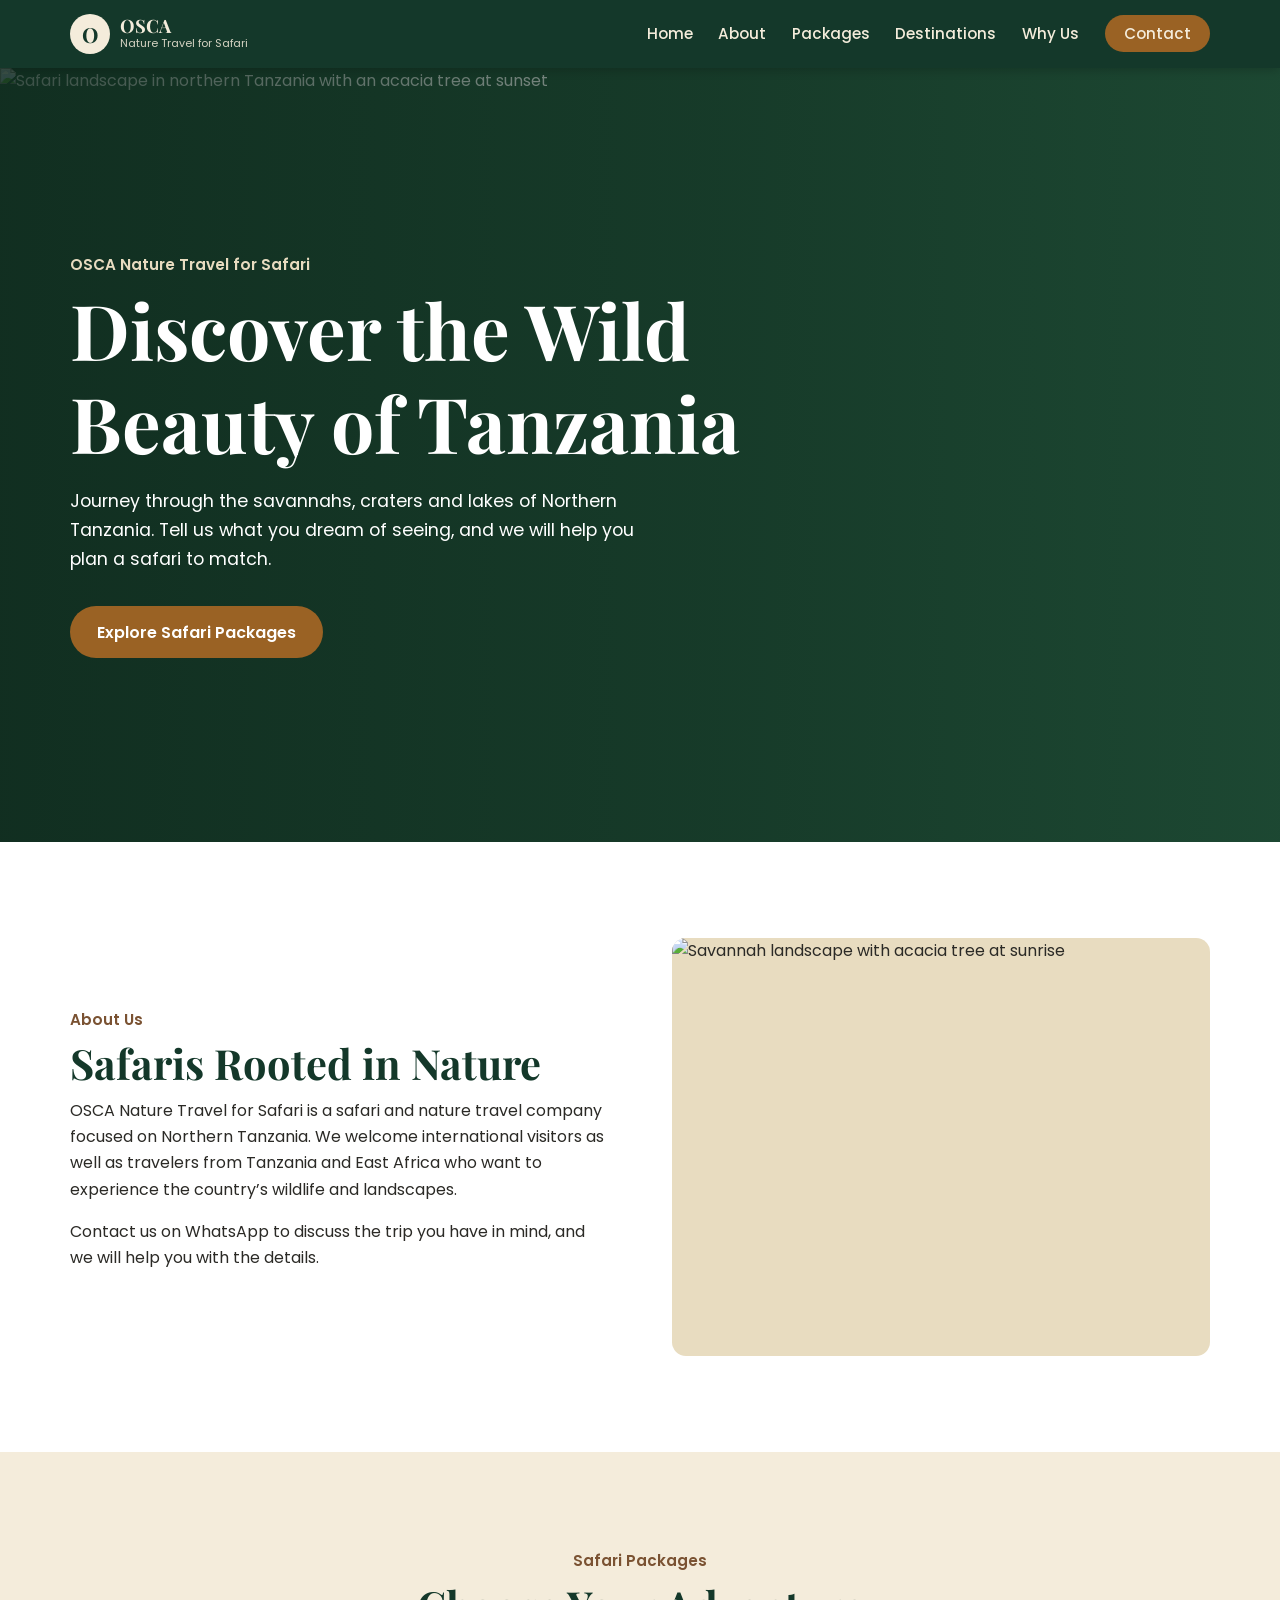
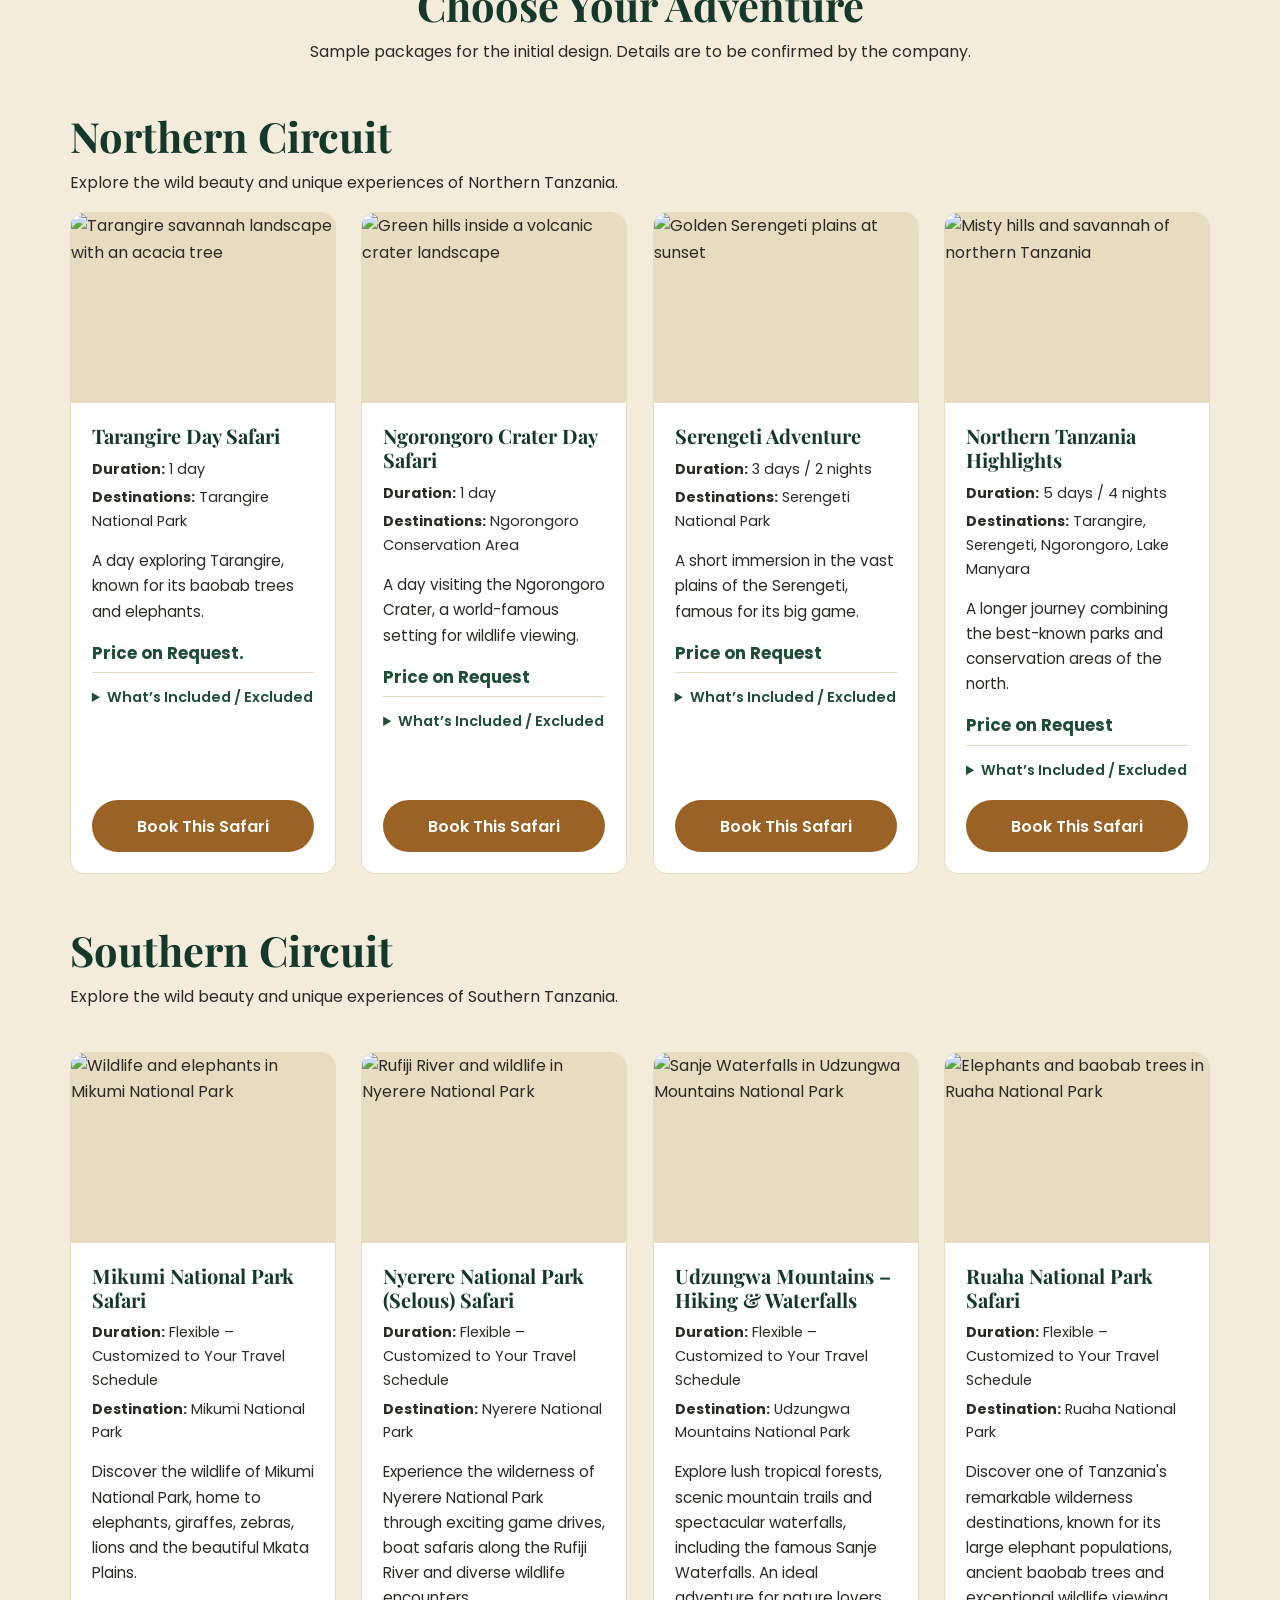
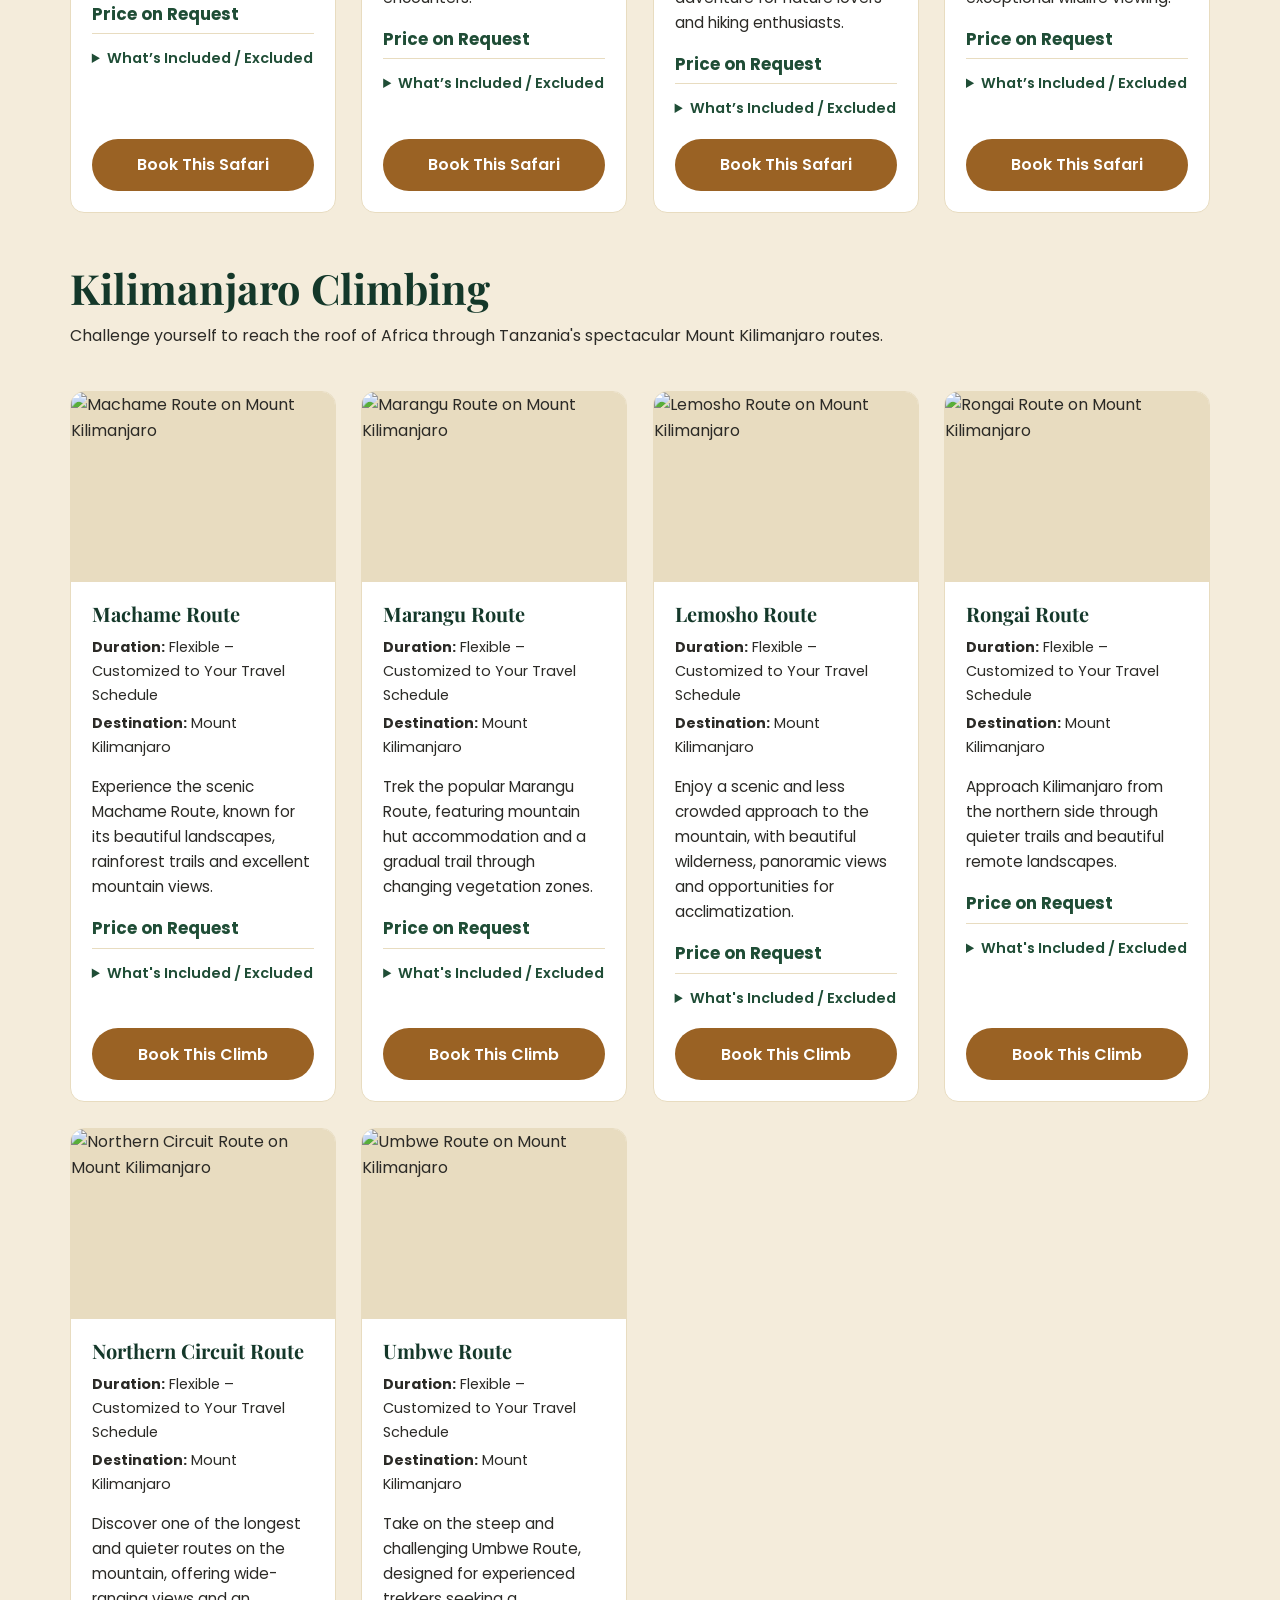
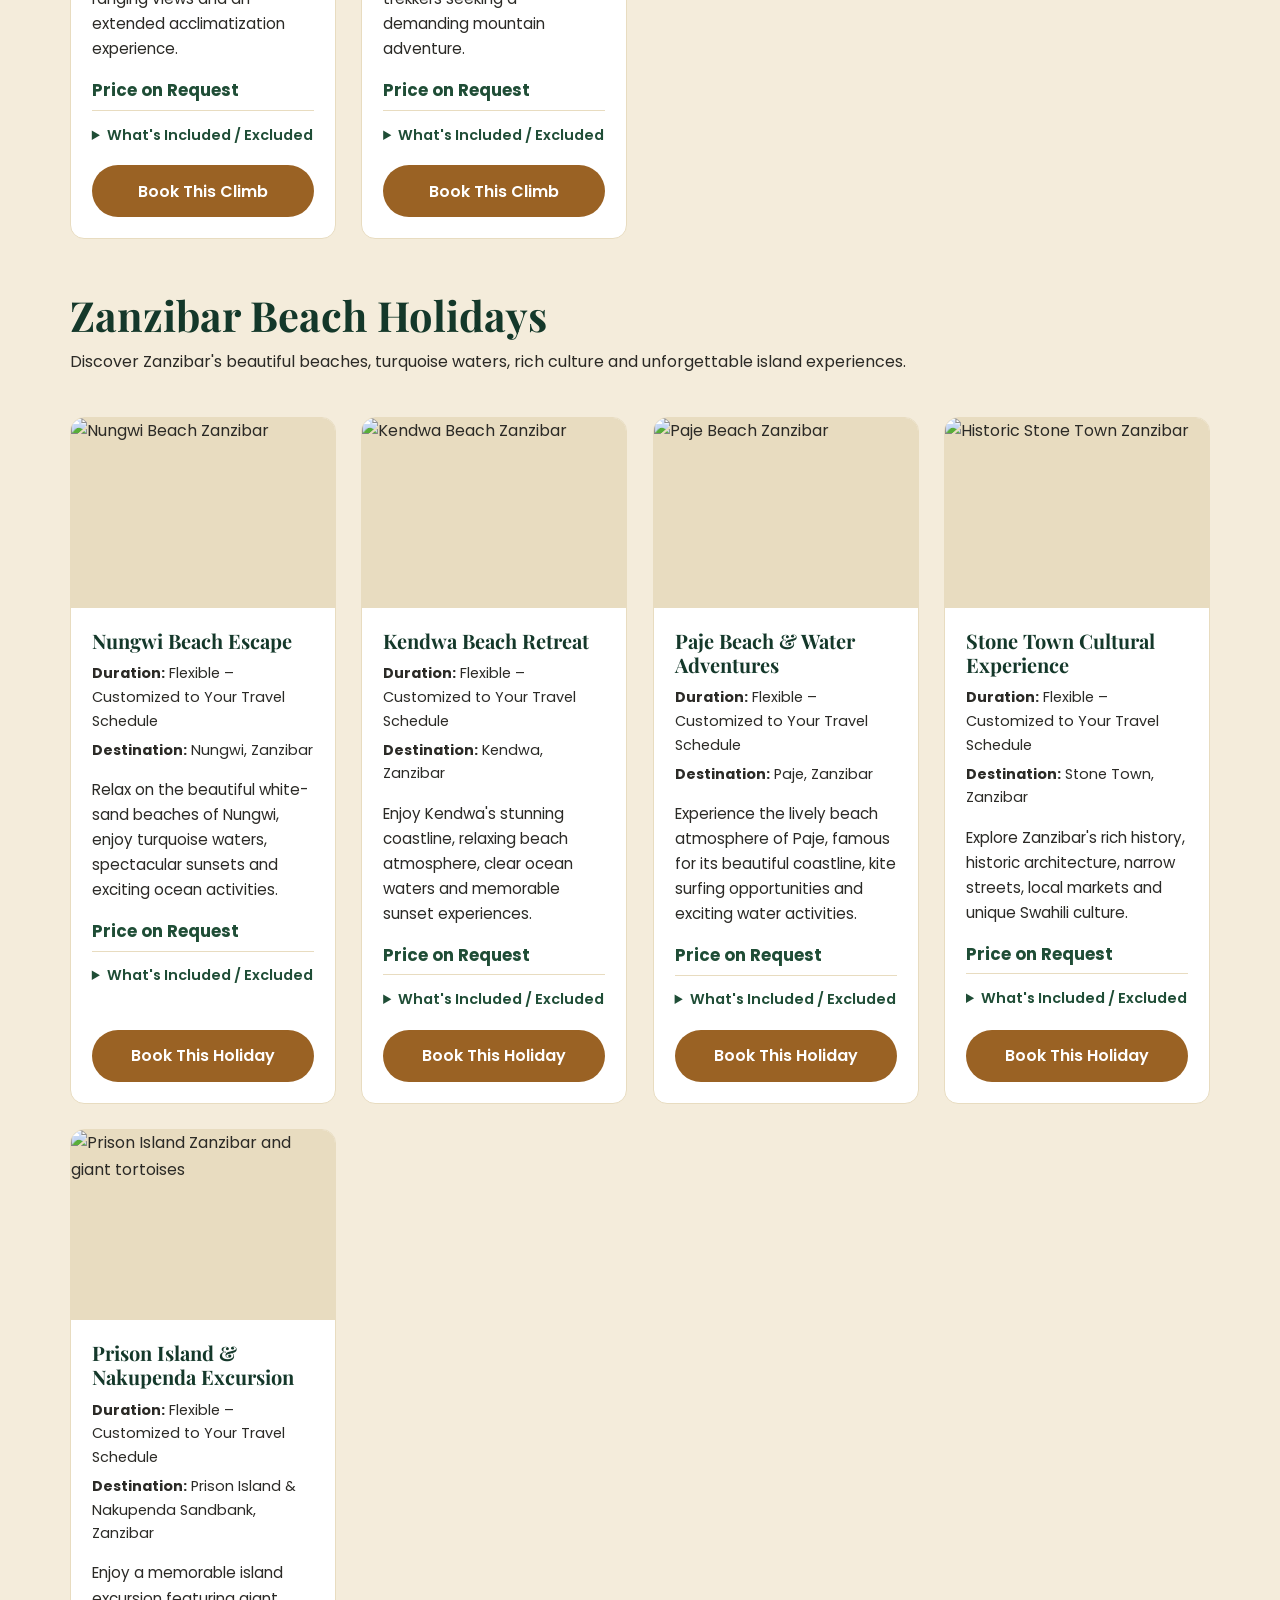
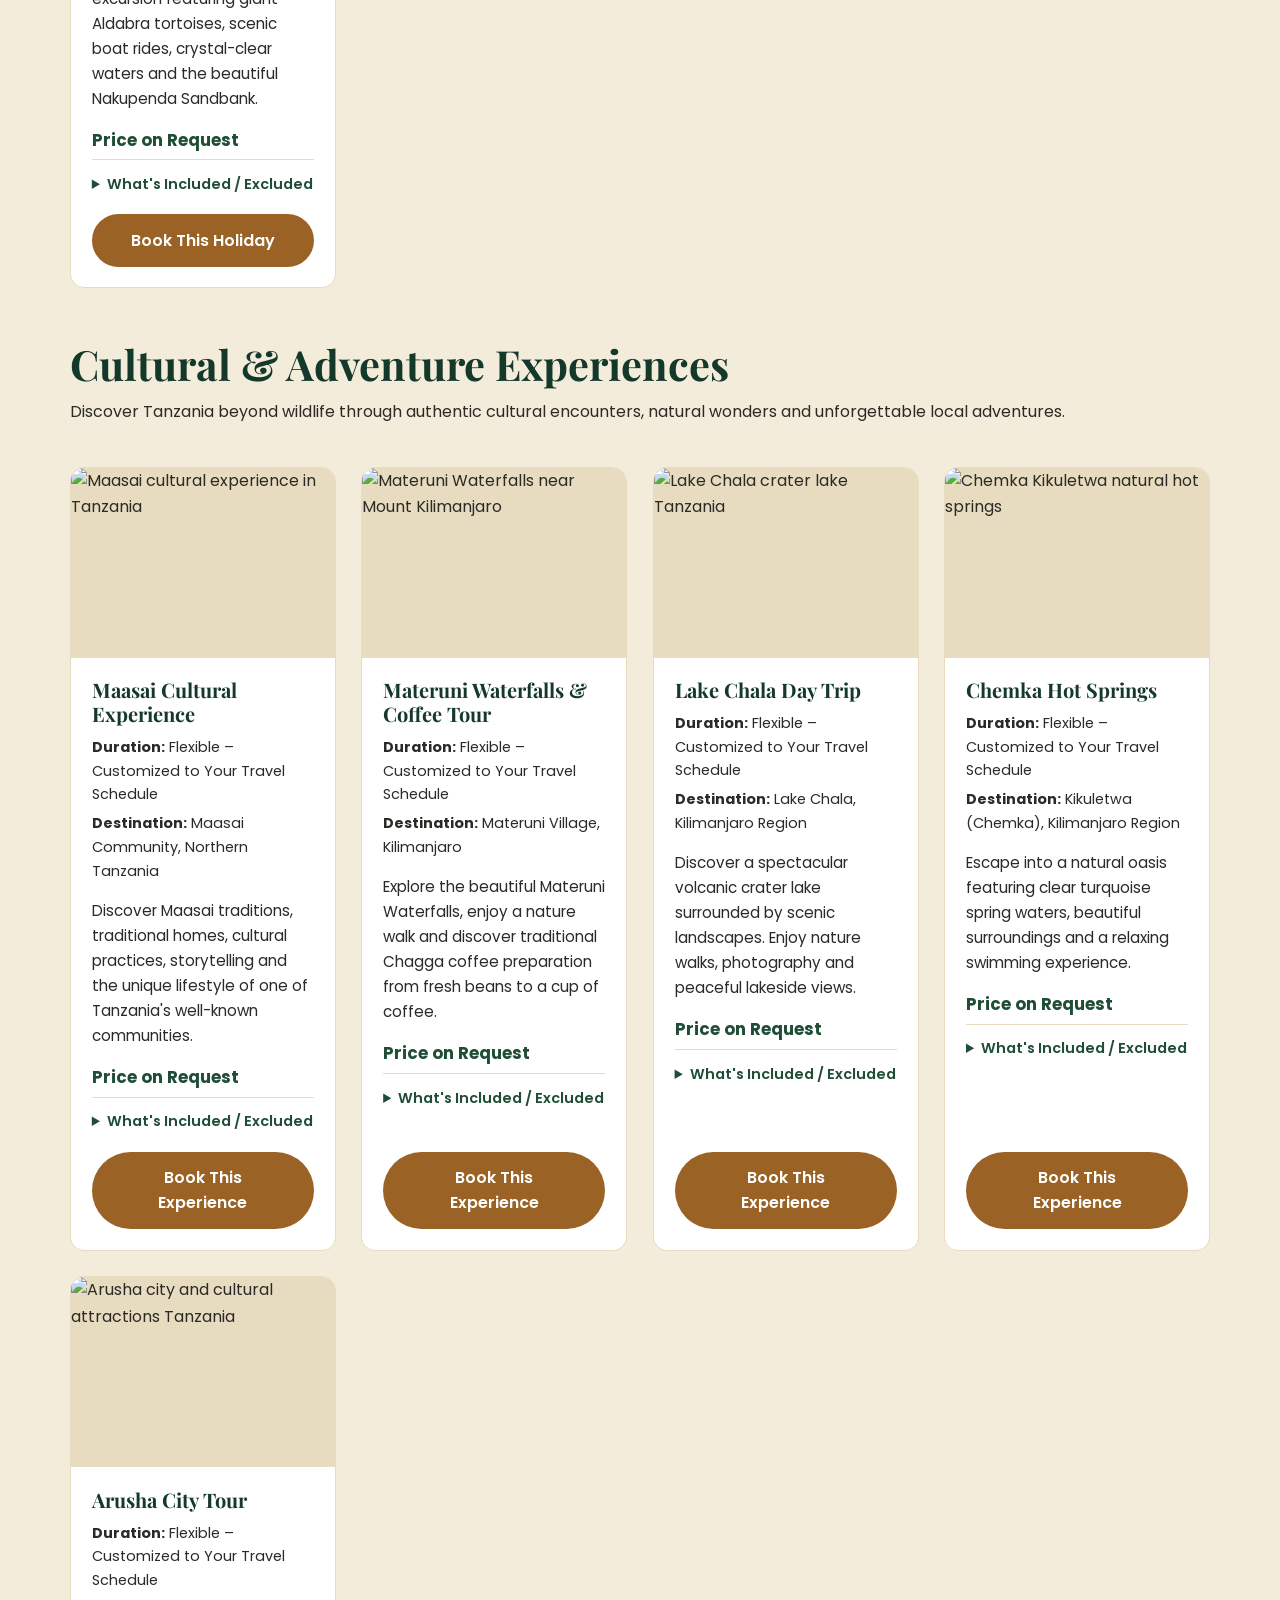
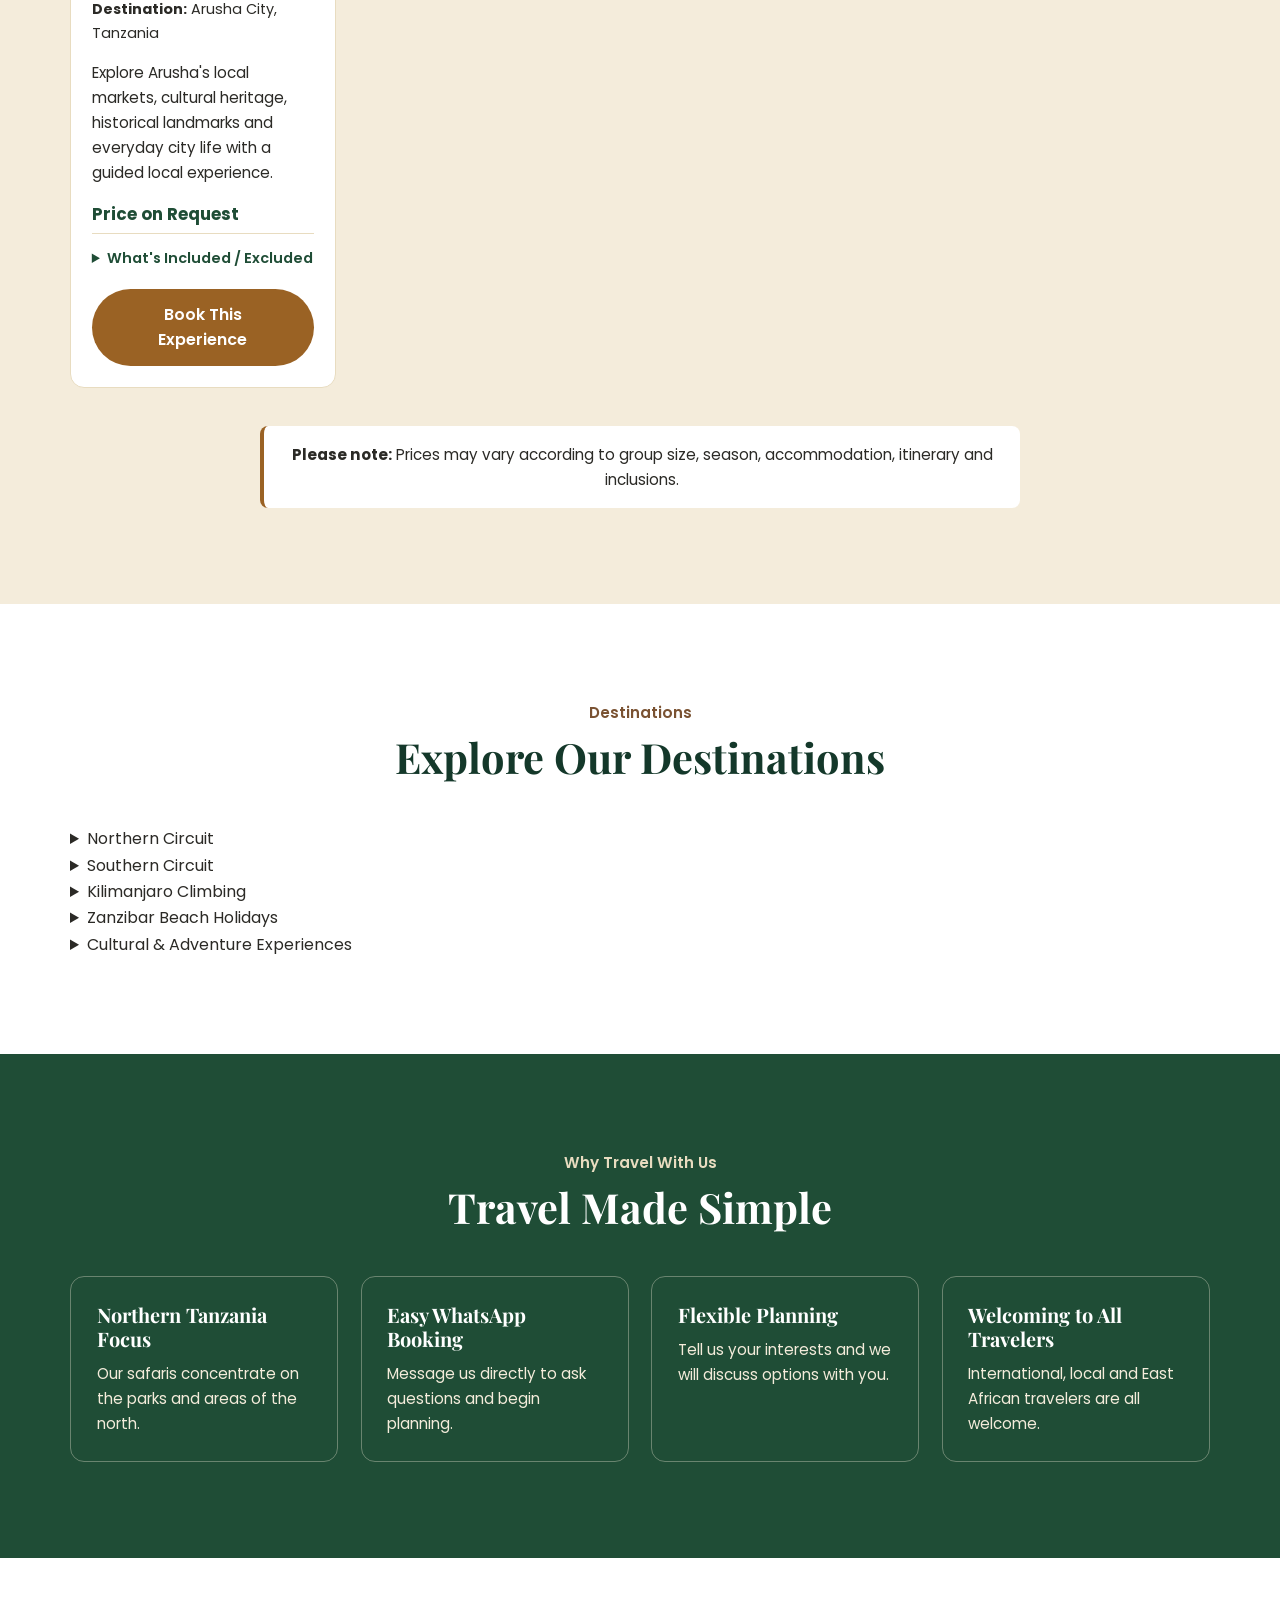
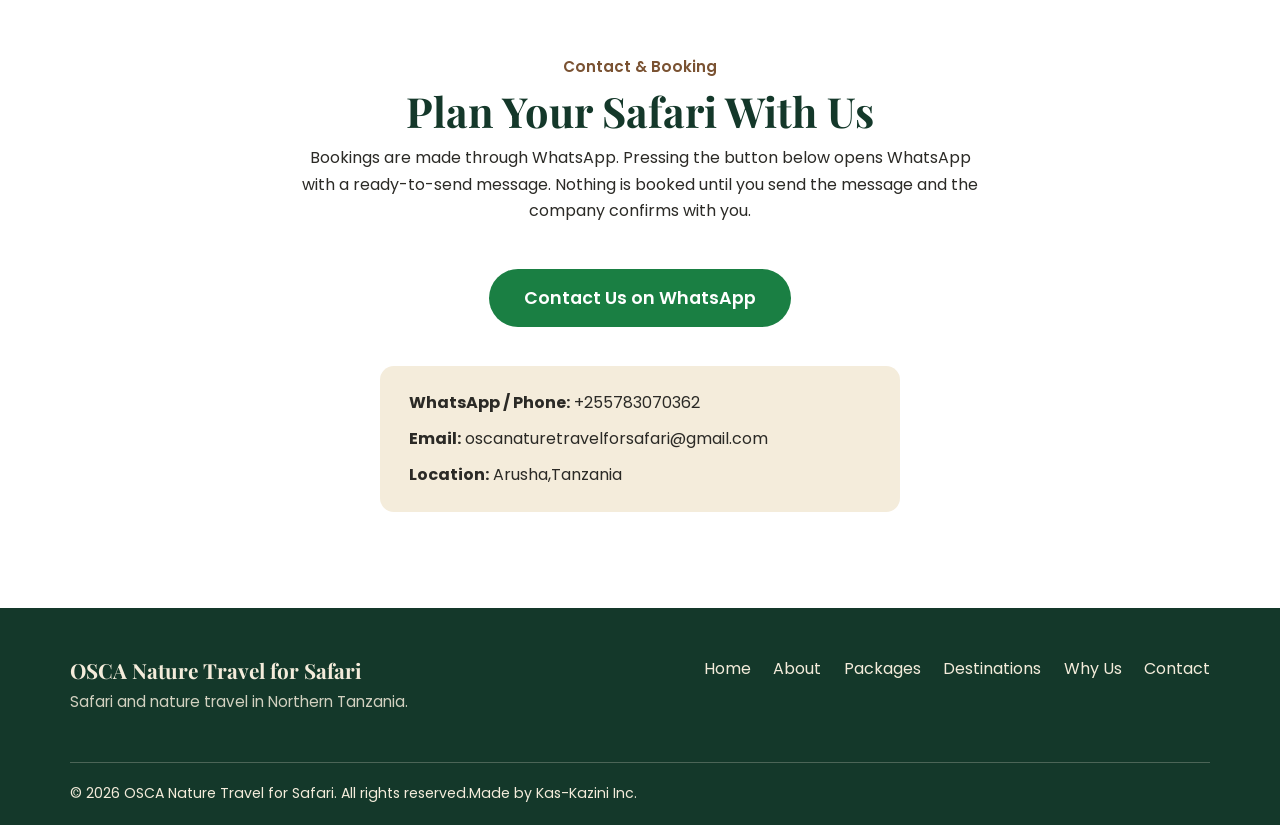
==== index (2).html @ 927138ed "Add files via upload" ====
<!DOCTYPE html>
<html lang="en">
<head>
  <meta charset="UTF-8">
  <meta name="viewport" content="width=device-width, initial-scale=1">
  <title>OSCA Nature Travel for Safari | Northern Tanzania Safaris</title>
  <meta name="description" content="OSCA Nature Travel for Safari – explore Tarangire, Serengeti, Ngorongoro and Lake Manyara. Book your Tanzania safari through WhatsApp.">

  <!-- Google Fonts (free). If you delete these three lines, the fallback fonts in styles.css are used. -->
  <link rel="preconnect" href="https://fonts.googleapis.com">
  <link rel="preconnect" href="https://fonts.gstatic.com" crossorigin>
  <link href="https://fonts.googleapis.com/css2?family=Playfair+Display:wght@600;700&family=Poppins:wght@400;500;600&display=swap" rel="stylesheet">

  <link rel="stylesheet" href="styles.css">
</head>
<body>

  <!-- ============================================================
       HOW TO EDIT THIS FILE
       - Change any text by editing the words between the tags.
       - Package details: edit inside each <article class="package-card"> block.
       - Package price: edit the text inside <p class="price">.
       - To rename a package, change BOTH the <h3> title AND the
         data-package="..." value on its "Book This Safari" button.
       - Images: replace the files in the images/ folder using the SAME
         file names (see images/README.md), or change the src="images/..." paths.
       - WhatsApp number: set it in script.js (not here).
       - Colors: change them in styles.css (the :root section at the top).
       ============================================================ -->

  <a class="skip-link" href="#home">Skip to main content</a>

  <!-- ===================== HEADER / NAVIGATION ===================== -->
  <header class="site-header" id="top">
    <div class="container nav-wrap">
      <a href="#home" class="logo" aria-label="OSCA Nature Travel for Safari – home">
        <span class="logo-mark" aria-hidden="true">O</span>
        <span class="logo-text">OSCA <small>Nature Travel for Safari</small></span>
      </a>

      <button class="nav-toggle" id="navToggle" type="button" aria-label="Open menu" aria-expanded="false" aria-controls="siteNav">
        <span></span><span></span><span></span>
      </button>

      <nav class="site-nav" id="siteNav" aria-label="Main navigation">
        <ul>
          <li><a href="#home">Home</a></li>
          <li><a href="#about">About</a></li>
          <li><a href="#packages">Packages</a></li>
          <li><a href="#destinations">Destinations</a></li>
          <li><a href="#why-us">Why Us</a></li>
          <li><a href="#contact" class="nav-cta">Contact</a></li>
        </ul>
      </nav>
    </div>
  </header>

  <main>

    <!-- ===================== 1. HOME / HERO ===================== -->
    <section class="hero" id="home" aria-labelledby="hero-title">
      <!-- Replace images/hero.jpg with your own wide landscape photo (about 1920x1080). -->
      <img class="hero-img" src="images/hero.jpg" alt="Safari landscape in northern Tanzania with an acacia tree at sunset" fetchpriority="high">
      <div class="hero-overlay"></div>
      <div class="container hero-content">
        <p class="eyebrow">OSCA Nature Travel for Safari</p>
        <h1 id="hero-title">Discover the Wild Beauty of Tanzania</h1>
        <p class="hero-text">
          Journey through the savannahs, craters and lakes of Northern Tanzania.
          Tell us what you dream of seeing, and we will help you plan a safari to match.
        </p>
        <a href="#packages" class="btn btn-primary">Explore Safari Packages</a>
      </div>
    </section>

    <!-- ===================== 2. ABOUT US ===================== -->
    <section class="section" id="about" aria-labelledby="about-title">
      <div class="container about-grid">
        <div class="about-text">
          <p class="eyebrow">About Us</p>
          <h2 id="about-title">Safaris Rooted in Nature</h2>
          <!-- EDIT: replace these paragraphs with the company's own story when ready. -->
          <p>
            OSCA Nature Travel for Safari is a safari and nature travel company focused on
            Northern Tanzania. We welcome international visitors as well as travelers from
            Tanzania and East Africa who want to experience the country’s wildlife and landscapes.
          </p>
          <p>
            Contact us on WhatsApp to discuss the trip you have in mind, and we will help
            you with the details.
          </p>
        </div>
        <div class="about-image">
          <!-- Replace images/about.jpg (about 900x700). -->
          <img src="images/about.jpg" alt="Savannah landscape with acacia tree at sunrise" loading="lazy">
        </div>
      </div>
    </section>

    <!-- ===================== 3. SAFARI PACKAGES ===================== -->
    <section class="section section-alt" id="packages" aria-labelledby="packages-title">
      <div class="container">
        <div class="section-head">
          <p class="eyebrow">Safari Packages</p>
          <h2 id="packages-title">Choose Your Adventure</h2>
          <p>Sample packages for the initial design. Details are to be confirmed by the company.</p>
        </div>

    <!-- NORTHERN CIRCUIT HEADING -->
          <div style="grid-column: 1 / -1; margin-top: 25px;">
            <h2>Northern Circuit</h2>
            <p>Explore the wild beauty and unique experiences of Northern Tanzania.</p> 
          </div>
        
        <div class="package-grid">

          <!-- PACKAGE 1 -->
          <article class="package-card">
            <img src="images/package-tarangire.jpg" alt="Tarangire savannah landscape with an acacia tree" loading="lazy">
            <div class="package-body">
              <h3>Tarangire Day Safari</h3>
              <p class="meta"><strong>Duration:</strong> 1 day</p>
              <p class="meta"><strong>Destinations:</strong> Tarangire National Park</p>
              <p class="desc">A day exploring Tarangire, known for its baobab trees and elephants.</p>
              <p class="price">Price on Request.</p>
              <details class="inclusions">
                <summary>What’s Included / Excluded</summary>
                <p><strong>What’s Included:</strong> Safari inclusions will be discussed and confirmed based on your travel dates, group size and selected arrangements..</p>
                <p><strong>What’s Excluded:</strong> Any exclusions will be explained clearly in your personalized safari quotation before you confirm your booking.

Final itinerary, inclusions, exclusions and price are confirmed with our team before booking..</p>
              </details>
              <button type="button" class="btn btn-primary btn-block book-btn" data-package="Tarangire Day Safari">Book This Safari</button>
            </div>
          </article>

          <!-- PACKAGE 2 -->
          <article class="package-card">
            <img src="images/package-ngorongoro.jpg" alt="Green hills inside a volcanic crater landscape" loading="lazy">
            <div class="package-body">
              <h3>Ngorongoro Crater Day Safari</h3>
              <p class="meta"><strong>Duration:</strong> 1 day</p>
              <p class="meta"><strong>Destinations:</strong> Ngorongoro Conservation Area</p>
              <p class="desc">A day visiting the Ngorongoro Crater, a world-famous setting for wildlife viewing.</p>
              <p class="price">Price on Request</p>
              <details class="inclusions">
                <summary>What’s Included / Excluded</summary>
                <p><strong>What’s Included:</strong> Safari inclusions will be discussed and confirmed based on your travel dates, group size and selected arrangements.</p>
                <p><strong>What’s Excluded:</strong> Any exclusions will be explained clearly in your personalized safari quotation before you confirm your booking.

Final itinerary, inclusions, exclusions and price are confirmed with our team before booking.</p>
              </details>
              <button type="button" class="btn btn-primary btn-block book-btn" data-package="Ngorongoro Crater Day Safari">Book This Safari</button>
            </div>
          </article>

          <!-- PACKAGE 3 -->
          <article class="package-card">
            <img src="images/package-serengeti.jpg" alt="Golden Serengeti plains at sunset" loading="lazy">
            <div class="package-body">
              <h3>Serengeti Adventure</h3>
              <p class="meta"><strong>Duration:</strong> 3 days / 2 nights</p>
              <p class="meta"><strong>Destinations:</strong> Serengeti National Park</p>
              <p class="desc">A short immersion in the vast plains of the Serengeti, famous for its big game.</p>
              <p class="price">Price on Request</p>
              <details class="inclusions">
                <summary>What’s Included / Excluded</summary>
                <p><strong>What’s Included:</strong> Safari inclusions will be discussed and confirmed based on your travel dates, group size and selected arrangements.</p>
                <p><strong>What’s Excluded:</strong> Any exclusions will be explained clearly in your personalized safari quotation before you confirm your booking.

Final itinerary, inclusions, exclusions and price are confirmed with our team before booking.</p>
              </details>
              <button type="button" class="btn btn-primary btn-block book-btn" data-package="Serengeti Adventure">Book This Safari</button>
            </div>
          </article>

          <!-- PACKAGE 4 -->
          <article class="package-card">
            <img src="images/package-highlights.jpg" alt="Misty hills and savannah of northern Tanzania" loading="lazy">
            <div class="package-body">
              <h3>Northern Tanzania Highlights</h3>
              <p class="meta"><strong>Duration:</strong> 5 days / 4 nights</p>
              <p class="meta"><strong>Destinations:</strong> Tarangire, Serengeti, Ngorongoro, Lake Manyara</p>
              <p class="desc">A longer journey combining the best-known parks and conservation areas of the north.</p>
              <p class="price">Price on Request</p>
              <details class="inclusions">
                <summary>What’s Included / Excluded</summary>
                <p><strong>What’s Included:</strong> Safari inclusions will be discussed and confirmed based on your travel dates, group size and selected arrangements.</p>
                <p><strong>What’s Excluded:</strong> Any exclusions will be explained clearly in your personalized safari quotation before you confirm your booking.

Final itinerary, inclusions, exclusions and price are confirmed with our team before booking.</p>
              </details>
              <button type="button" class="btn btn-primary btn-block book-btn" data-package="Northern Tanzania Highlights">Book This Safari</button>
            </div>
          </article>


          <!-- SOUTHERN CIRCUIT HEADING -->
          <div style="grid-column: 1 / -1; margin-top: 25px;">
            <h2>Southern Circuit</h2>
            <p>Explore the wild beauty and unique experiences of Southern Tanzania.</p>
          </div>

          <!-- SOUTHERN PACKAGE 1: MIKUMI -->
          <article class="package-card">
            <img src="images/package-mikumi.jpg" alt="Wildlife and elephants in Mikumi National Park" loading="lazy">
            <div class="package-body">
              <h3>Mikumi National Park Safari</h3>
              <p class="meta"><strong>Duration:</strong> Flexible – Customized to Your Travel Schedule</p>
              <p class="meta"><strong>Destination:</strong> Mikumi National Park</p>
              <p class="desc">Discover the wildlife of Mikumi National Park, home to elephants, giraffes, zebras, lions and the beautiful Mkata Plains.</p>
              <p class="price">Price on Request</p>
              <details class="inclusions">
                <summary>What’s Included / Excluded</summary>
                <p><strong>What’s Included:</strong> Safari inclusions will be discussed and confirmed based on your travel dates, group size and selected arrangements.</p>
                <p><strong>What’s Excluded:</strong> Any exclusions will be explained clearly in your personalized safari quotation before booking.</p>
              </details>
              <button type="button" class="btn btn-primary btn-block book-btn" data-package="Mikumi National Park Safari">Book This Safari</button>
            </div>
          </article>

          <!-- SOUTHERN PACKAGE 2: NYERERE -->
          <article class="package-card">
            <img src="images/package-nyerere.jpg" alt="Rufiji River and wildlife in Nyerere National Park" loading="lazy">
            <div class="package-body">
              <h3>Nyerere National Park (Selous) Safari</h3>
              <p class="meta"><strong>Duration:</strong> Flexible – Customized to Your Travel Schedule</p>
              <p class="meta"><strong>Destination:</strong> Nyerere National Park</p>
              <p class="desc">Experience the wilderness of Nyerere National Park through exciting game drives, boat safaris along the Rufiji River and diverse wildlife encounters.</p>
              <p class="price">Price on Request</p>
              <details class="inclusions">
                <summary>What’s Included / Excluded</summary>
                <p><strong>What’s Included:</strong> Safari inclusions will be discussed and confirmed based on your travel dates, group size and selected arrangements.</p>
                <p><strong>What’s Excluded:</strong> Any exclusions will be explained clearly in your personalized safari quotation before booking.</p>
              </details>
              <button type="button" class="btn btn-primary btn-block book-btn" data-package="Nyerere National Park (Selous) Safari">Book This Safari</button>
            </div>
          </article>

          <!-- SOUTHERN PACKAGE 3: UDZUNGWA -->
          <article class="package-card">
            <img src="images/package-udzungwa.jpg" alt="Sanje Waterfalls in Udzungwa Mountains National Park" loading="lazy">
            <div class="package-body">
              <h3>Udzungwa Mountains – Hiking & Waterfalls</h3>
              <p class="meta"><strong>Duration:</strong> Flexible – Customized to Your Travel Schedule</p>
              <p class="meta"><strong>Destination:</strong> Udzungwa Mountains National Park</p>
              <p class="desc">Explore lush tropical forests, scenic mountain trails and spectacular waterfalls, including the famous Sanje Waterfalls. An ideal adventure for nature lovers and hiking enthusiasts.</p>
              <p class="price">Price on Request</p>
              <details class="inclusions">
                <summary>What’s Included / Excluded</summary>
                <p><strong>What’s Included:</strong> Hiking arrangements and inclusions will be discussed and confirmed based on your travel dates, group size and selected activities.</p>
                <p><strong>What’s Excluded:</strong> Any exclusions will be explained clearly in your personalized quotation before booking.</p>
              </details>
              <button type="button" class="btn btn-primary btn-block book-btn" data-package="Udzungwa Mountains Hiking and Waterfalls">Book This Safari</button>
            </div>
          </article>

          <!-- SOUTHERN PACKAGE 4: RUAHA -->
          <article class="package-card">
            <img src="images/package-ruaha.jpg" alt="Elephants and baobab trees in Ruaha National Park" loading="lazy">
            <div class="package-body">
              <h3>Ruaha National Park Safari</h3>
              <p class="meta"><strong>Duration:</strong> Flexible – Customized to Your Travel Schedule</p>
              <p class="meta"><strong>Destination:</strong> Ruaha National Park</p>
              <p class="desc">Discover one of Tanzania's remarkable wilderness destinations, known for its large elephant populations, ancient baobab trees and exceptional wildlife viewing.</p>
              <p class="price">Price on Request</p>
              <details class="inclusions">
                <summary>What’s Included / Excluded</summary>
                <p><strong>What’s Included:</strong> Safari inclusions will be discussed and confirmed based on your travel dates, group size and selected arrangements.</p>
                <p><strong>What’s Excluded:</strong> Any exclusions will be explained clearly in your personalized safari quotation before booking.</p>
              </details>
              <button type="button" class="btn btn-primary btn-block book-btn" data-package="Ruaha National Park Safari">Book This Safari</button>
            </div>
          </article>

  
          <!-- KILIMANJARO CLIMBING HEADING -->
          <div style="grid-column: 1 / -1; margin-top: 25px;">
            <h2>Kilimanjaro Climbing</h2>
            <p>Challenge yourself to reach the roof of Africa through Tanzania's spectacular Mount Kilimanjaro routes.</p>
          </div>

          <!-- KILIMANJARO PACKAGE 1: MACHAME -->
          <article class="package-card">
            <img src="images/kilimanjaro-machame.jpg" alt="Machame Route on Mount Kilimanjaro" loading="lazy">
            <div class="package-body">
              <h3>Machame Route</h3>
              <p class="meta"><strong>Duration:</strong> Flexible – Customized to Your Travel Schedule</p>
              <p class="meta"><strong>Destination:</strong> Mount Kilimanjaro</p>
              <p class="desc">Experience the scenic Machame Route, known for its beautiful landscapes, rainforest trails and excellent mountain views.</p>
              <p class="price">Price on Request</p>
              <details class="inclusions">
                <summary>What's Included / Excluded</summary>
                <p><strong>What's Included:</strong> Climbing arrangements and inclusions will be confirmed based on your selected route, travel dates and group size.</p>
                <p><strong>What's Excluded:</strong> Any exclusions will be explained in your personalized quotation before booking.</p>
              </details>
              <button type="button" class="btn btn-primary btn-block book-btn" data-package="Machame Route">Book This Climb</button>
            </div>
          </article>

          <!-- KILIMANJARO PACKAGE 2: MARANGU -->
          <article class="package-card">
            <img src="images/kilimanjaro-marangu.jpg" alt="Marangu Route on Mount Kilimanjaro" loading="lazy">
            <div class="package-body">
              <h3>Marangu Route</h3>
              <p class="meta"><strong>Duration:</strong> Flexible – Customized to Your Travel Schedule</p>
              <p class="meta"><strong>Destination:</strong> Mount Kilimanjaro</p>
              <p class="desc">Trek the popular Marangu Route, featuring mountain hut accommodation and a gradual trail through changing vegetation zones.</p>
              <p class="price">Price on Request</p>
              <details class="inclusions">
                <summary>What's Included / Excluded</summary>
                <p><strong>What's Included:</strong> Climbing arrangements and inclusions will be confirmed based on your selected route, travel dates and group size.</p>
                <p><strong>What's Excluded:</strong> Any exclusions will be explained in your personalized quotation before booking.</p>
              </details>
              <button type="button" class="btn btn-primary btn-block book-btn" data-package="Marangu Route">Book This Climb</button>
            </div>
          </article>

          <!-- KILIMANJARO PACKAGE 3: LEMOSHO -->
          <article class="package-card">
            <img src="images/kilimanjaro-lemosho.jpg" alt="Lemosho Route on Mount Kilimanjaro" loading="lazy">
            <div class="package-body">
              <h3>Lemosho Route</h3>
              <p class="meta"><strong>Duration:</strong> Flexible – Customized to Your Travel Schedule</p>
              <p class="meta"><strong>Destination:</strong> Mount Kilimanjaro</p>
              <p class="desc">Enjoy a scenic and less crowded approach to the mountain, with beautiful wilderness, panoramic views and opportunities for acclimatization.</p>
              <p class="price">Price on Request</p>
              <details class="inclusions">
                <summary>What's Included / Excluded</summary>
                <p><strong>What's Included:</strong> Climbing arrangements and inclusions will be confirmed based on your selected route, travel dates and group size.</p>
                <p><strong>What's Excluded:</strong> Any exclusions will be explained in your personalized quotation before booking.</p>
              </details>
              <button type="button" class="btn btn-primary btn-block book-btn" data-package="Lemosho Route">Book This Climb</button>
            </div>
          </article>

          <!-- KILIMANJARO PACKAGE 4: RONGAI -->
          <article class="package-card">
            <img src="images/kilimanjaro-rongai.jpg" alt="Rongai Route on Mount Kilimanjaro" loading="lazy">
            <div class="package-body">
              <h3>Rongai Route</h3>
              <p class="meta"><strong>Duration:</strong> Flexible – Customized to Your Travel Schedule</p>
              <p class="meta"><strong>Destination:</strong> Mount Kilimanjaro</p>
              <p class="desc">Approach Kilimanjaro from the northern side through quieter trails and beautiful remote landscapes.</p>
              <p class="price">Price on Request</p>
              <details class="inclusions">
                <summary>What's Included / Excluded</summary>
                <p><strong>What's Included:</strong> Climbing arrangements and inclusions will be confirmed based on your selected route, travel dates and group size.</p>
                <p><strong>What's Excluded:</strong> Any exclusions will be explained in your personalized quotation before booking.</p>
              </details>
              <button type="button" class="btn btn-primary btn-block book-btn" data-package="Rongai Route">Book This Climb</button>
            </div>
          </article>

          <!-- KILIMANJARO PACKAGE 5: NORTHERN CIRCUIT -->
          <article class="package-card">
            <img src="images/kilimanjaro-northern-circuit.jpg" alt="Northern Circuit Route on Mount Kilimanjaro" loading="lazy">
            <div class="package-body">
              <h3>Northern Circuit Route</h3>
              <p class="meta"><strong>Duration:</strong> Flexible – Customized to Your Travel Schedule</p>
              <p class="meta"><strong>Destination:</strong> Mount Kilimanjaro</p>
              <p class="desc">Discover one of the longest and quieter routes on the mountain, offering wide-ranging views and an extended acclimatization experience.</p>
              <p class="price">Price on Request</p>
              <details class="inclusions">
                <summary>What's Included / Excluded</summary>
                <p><strong>What's Included:</strong> Climbing arrangements and inclusions will be confirmed based on your selected route, travel dates and group size.</p>
                <p><strong>What's Excluded:</strong> Any exclusions will be explained in your personalized quotation before booking.</p>
              </details>
              <button type="button" class="btn btn-primary btn-block book-btn" data-package="Northern Circuit Route">Book This Climb</button>
            </div>
          </article>

          <!-- KILIMANJARO PACKAGE 6: UMBWE -->
          <article class="package-card">
            <img src="images/kilimanjaro-umbwe.jpg" alt="Umbwe Route on Mount Kilimanjaro" loading="lazy">
            <div class="package-body">
              <h3>Umbwe Route</h3>
              <p class="meta"><strong>Duration:</strong> Flexible – Customized to Your Travel Schedule</p>
              <p class="meta"><strong>Destination:</strong> Mount Kilimanjaro</p>
              <p class="desc">Take on the steep and challenging Umbwe Route, designed for experienced trekkers seeking a demanding mountain adventure.</p>
              <p class="price">Price on Request</p>
              <details class="inclusions">
                <summary>What's Included / Excluded</summary>
                <p><strong>What's Included:</strong> Climbing arrangements and inclusions will be confirmed based on your selected route, travel dates and group size.</p>
                <p><strong>What's Excluded:</strong> Any exclusions will be explained in your personalized quotation before booking.</p>
              </details>
              <button type="button" class="btn btn-primary btn-block book-btn" data-package="Umbwe Route">Book This Climb</button>
            </div>
          </article>

   
          <!-- ZANZIBAR BEACH HOLIDAYS HEADING -->
          <div style="grid-column: 1 / -1; margin-top: 25px;">
            <h2>Zanzibar Beach Holidays</h2>
            <p>Discover Zanzibar's beautiful beaches, turquoise waters, rich culture and unforgettable island experiences.</p>
          </div>

          <!-- ZANZIBAR PACKAGE 1: NUNGWI -->
          <article class="package-card">
            <img src="images/zanzibar-nungwi.jpg" alt="Nungwi Beach Zanzibar" loading="lazy">
            <div class="package-body">
              <h3>Nungwi Beach Escape</h3>
              <p class="meta"><strong>Duration:</strong> Flexible – Customized to Your Travel Schedule</p>
              <p class="meta"><strong>Destination:</strong> Nungwi, Zanzibar</p>
              <p class="desc">Relax on the beautiful white-sand beaches of Nungwi, enjoy turquoise waters, spectacular sunsets and exciting ocean activities.</p>
              <p class="price">Price on Request</p>
              <details class="inclusions">
                <summary>What's Included / Excluded</summary>
                <p><strong>What's Included:</strong> Accommodation, transfers and activities will be discussed and confirmed according to your selected arrangements.</p>
                <p><strong>What's Excluded:</strong> Any exclusions will be explained clearly in your personalized quotation before booking.</p>
              </details>
              <button type="button" class="btn btn-primary btn-block book-btn" data-package="Nungwi Beach Escape">Book This Holiday</button>
            </div>
          </article>

          <!-- ZANZIBAR PACKAGE 2: KENDWA -->
          <article class="package-card">
            <img src="images/zanzibar-kendwa.jpg" alt="Kendwa Beach Zanzibar" loading="lazy">
            <div class="package-body">
              <h3>Kendwa Beach Retreat</h3>
              <p class="meta"><strong>Duration:</strong> Flexible – Customized to Your Travel Schedule</p>
              <p class="meta"><strong>Destination:</strong> Kendwa, Zanzibar</p>
              <p class="desc">Enjoy Kendwa's stunning coastline, relaxing beach atmosphere, clear ocean waters and memorable sunset experiences.</p>
              <p class="price">Price on Request</p>
              <details class="inclusions">
                <summary>What's Included / Excluded</summary>
                <p><strong>What's Included:</strong> Accommodation, transfers and activities will be discussed and confirmed according to your selected arrangements.</p>
                <p><strong>What's Excluded:</strong> Any exclusions will be explained clearly in your personalized quotation before booking.</p>
              </details>
              <button type="button" class="btn btn-primary btn-block book-btn" data-package="Kendwa Beach Retreat">Book This Holiday</button>
            </div>
          </article>

          <!-- ZANZIBAR PACKAGE 3: PAJE -->
          <article class="package-card">
            <img src="images/zanzibar-paje.jpg" alt="Paje Beach Zanzibar" loading="lazy">
            <div class="package-body">
              <h3>Paje Beach & Water Adventures</h3>
              <p class="meta"><strong>Duration:</strong> Flexible – Customized to Your Travel Schedule</p>
              <p class="meta"><strong>Destination:</strong> Paje, Zanzibar</p>
              <p class="desc">Experience the lively beach atmosphere of Paje, famous for its beautiful coastline, kite surfing opportunities and exciting water activities.</p>
              <p class="price">Price on Request</p>
              <details class="inclusions">
                <summary>What's Included / Excluded</summary>
                <p><strong>What's Included:</strong> Accommodation, transfers and selected water activities will be discussed and confirmed before booking.</p>
                <p><strong>What's Excluded:</strong> Any exclusions will be explained clearly in your personalized quotation before booking.</p>
              </details>
              <button type="button" class="btn btn-primary btn-block book-btn" data-package="Paje Beach and Water Adventures">Book This Holiday</button>
            </div>
          </article>

          <!-- ZANZIBAR PACKAGE 4: STONE TOWN -->
          <article class="package-card">
            <img src="images/zanzibar-stonetown.jpg" alt="Historic Stone Town Zanzibar" loading="lazy">
            <div class="package-body">
              <h3>Stone Town Cultural Experience</h3>
              <p class="meta"><strong>Duration:</strong> Flexible – Customized to Your Travel Schedule</p>
              <p class="meta"><strong>Destination:</strong> Stone Town, Zanzibar</p>
              <p class="desc">Explore Zanzibar's rich history, historic architecture, narrow streets, local markets and unique Swahili culture.</p>
              <p class="price">Price on Request</p>
              <details class="inclusions">
                <summary>What's Included / Excluded</summary>
                <p><strong>What's Included:</strong> Guided tours, transfers and selected experiences will be discussed and confirmed according to your arrangements.</p>
                <p><strong>What's Excluded:</strong> Any exclusions will be explained clearly in your personalized quotation before booking.</p>
              </details>
              <button type="button" class="btn btn-primary btn-block book-btn" data-package="Stone Town Cultural Experience">Book This Holiday</button>
            </div>
          </article>

          <!-- ZANZIBAR PACKAGE 5: PRISON ISLAND -->
          <article class="package-card">
            <img src="images/zanzibar-prison-island.jpg" alt="Prison Island Zanzibar and giant tortoises" loading="lazy">
            <div class="package-body">
              <h3>Prison Island & Nakupenda Excursion</h3>
              <p class="meta"><strong>Duration:</strong> Flexible – Customized to Your Travel Schedule</p>
              <p class="meta"><strong>Destination:</strong> Prison Island & Nakupenda Sandbank, Zanzibar</p>
              <p class="desc">Enjoy a memorable island excursion featuring giant Aldabra tortoises, scenic boat rides, crystal-clear waters and the beautiful Nakupenda Sandbank.</p>
              <p class="price">Price on Request</p>
              <details class="inclusions">
                <summary>What's Included / Excluded</summary>
                <p><strong>What's Included:</strong> Boat transfers, guided experiences and selected arrangements will be confirmed before booking.</p>
                <p><strong>What's Excluded:</strong> Any exclusions will be explained clearly in your personalized quotation before booking.</p>
              </details>
              <button type="button" class="btn btn-primary btn-block book-btn" data-package="Prison Island and Nakupenda Excursion">Book This Holiday</button>
            </div>
          </article>


          <!-- CULTURAL & ADVENTURE EXPERIENCES HEADING -->
          <div style="grid-column: 1 / -1; margin-top: 25px;">
            <h2>Cultural & Adventure Experiences</h2>
            <p>Discover Tanzania beyond wildlife through authentic cultural encounters, natural wonders and unforgettable local adventures.</p>
          </div>

          <!-- CULTURAL PACKAGE 1: MAASAI -->
          <article class="package-card">
            <img src="images/maasai-cultural-experience.jpg" alt="Maasai cultural experience in Tanzania" loading="lazy">
            <div class="package-body">
              <h3>Maasai Cultural Experience</h3>
              <p class="meta"><strong>Duration:</strong> Flexible – Customized to Your Travel Schedule</p>
              <p class="meta"><strong>Destination:</strong> Maasai Community, Northern Tanzania</p>
              <p class="desc">Discover Maasai traditions, traditional homes, cultural practices, storytelling and the unique lifestyle of one of Tanzania's well-known communities.</p>
              <p class="price">Price on Request</p>
              <details class="inclusions">
                <summary>What's Included / Excluded</summary>
                <p><strong>What's Included:</strong> Cultural activities, local guidance and transport arrangements will be discussed and confirmed before booking.</p>
                <p><strong>What's Excluded:</strong> Any exclusions will be explained clearly in your personalized quotation.</p>
              </details>
              <button type="button" class="btn btn-primary btn-block book-btn" data-package="Maasai Cultural Experience">Book This Experience</button>
            </div>
          </article>

          <!-- CULTURAL PACKAGE 2: MATERUNI -->
          <article class="package-card">
            <img src="images/materuni-waterfalls.jpg" alt="Materuni Waterfalls near Mount Kilimanjaro" loading="lazy">
            <div class="package-body">
              <h3>Materuni Waterfalls & Coffee Tour</h3>
              <p class="meta"><strong>Duration:</strong> Flexible – Customized to Your Travel Schedule</p>
              <p class="meta"><strong>Destination:</strong> Materuni Village, Kilimanjaro</p>
              <p class="desc">Explore the beautiful Materuni Waterfalls, enjoy a nature walk and discover traditional Chagga coffee preparation from fresh beans to a cup of coffee.</p>
              <p class="price">Price on Request</p>
              <details class="inclusions">
                <summary>What's Included / Excluded</summary>
                <p><strong>What's Included:</strong> Local guide, waterfall visit, coffee experience and transport arrangements will be confirmed before booking.</p>
                <p><strong>What's Excluded:</strong> Any exclusions will be explained clearly in your personalized quotation.</p>
              </details>
              <button type="button" class="btn btn-primary btn-block book-btn" data-package="Materuni Waterfalls and Coffee Tour">Book This Experience</button>
            </div>
          </article>

          <!-- CULTURAL PACKAGE 3: LAKE CHALA -->
          <article class="package-card">
            <img src="images/lake-chala.jpg" alt="Lake Chala crater lake Tanzania" loading="lazy">
            <div class="package-body">
              <h3>Lake Chala Day Trip</h3>
              <p class="meta"><strong>Duration:</strong> Flexible – Customized to Your Travel Schedule</p>
              <p class="meta"><strong>Destination:</strong> Lake Chala, Kilimanjaro Region</p>
              <p class="desc">Discover a spectacular volcanic crater lake surrounded by scenic landscapes. Enjoy nature walks, photography and peaceful lakeside views.</p>
              <p class="price">Price on Request</p>
              <details class="inclusions">
                <summary>What's Included / Excluded</summary>
                <p><strong>What's Included:</strong> Transport, local guidance and selected activities will be discussed and confirmed before booking.</p>
                <p><strong>What's Excluded:</strong> Any exclusions will be explained clearly in your personalized quotation.</p>
              </details>
              <button type="button" class="btn btn-primary btn-block book-btn" data-package="Lake Chala Day Trip">Book This Experience</button>
            </div>
          </article>

          <!-- CULTURAL PACKAGE 4: CHEMKA -->
          <article class="package-card">
            <img src="images/chemka-hot-springs.jpg" alt="Chemka Kikuletwa natural hot springs" loading="lazy">
            <div class="package-body">
              <h3>Chemka Hot Springs</h3>
              <p class="meta"><strong>Duration:</strong> Flexible – Customized to Your Travel Schedule</p>
              <p class="meta"><strong>Destination:</strong> Kikuletwa (Chemka), Kilimanjaro Region</p>
              <p class="desc">Escape into a natural oasis featuring clear turquoise spring waters, beautiful surroundings and a relaxing swimming experience.</p>
              <p class="price">Price on Request</p>
              <details class="inclusions">
                <summary>What's Included / Excluded</summary>
                <p><strong>What's Included:</strong> Transport, entrance arrangements and selected services will be discussed and confirmed before booking.</p>
                <p><strong>What's Excluded:</strong> Any exclusions will be explained clearly in your personalized quotation.</p>
              </details>
              <button type="button" class="btn btn-primary btn-block book-btn" data-package="Chemka Hot Springs">Book This Experience</button>
            </div>
          </article>

          <!-- CULTURAL PACKAGE 5: ARUSHA CITY -->
          <article class="package-card">
            <img src="images/arusha-city-tour.jpg" alt="Arusha city and cultural attractions Tanzania" loading="lazy">
            <div class="package-body">
              <h3>Arusha City Tour</h3>
              <p class="meta"><strong>Duration:</strong> Flexible – Customized to Your Travel Schedule</p>
              <p class="meta"><strong>Destination:</strong> Arusha City, Tanzania</p>
              <p class="desc">Explore Arusha's local markets, cultural heritage, historical landmarks and everyday city life with a guided local experience.</p>
              <p class="price">Price on Request</p>
              <details class="inclusions">
                <summary>What's Included / Excluded</summary>
                <p><strong>What's Included:</strong> Local guide, selected visits and transport arrangements will be discussed and confirmed before booking.</p>
                <p><strong>What's Excluded:</strong> Any exclusions will be explained clearly in your personalized quotation.</p>
              </details>
              <button type="button" class="btn btn-primary btn-block book-btn" data-package="Arusha City Tour">Book This Experience</button>
            </div>
          </article>

        </div>

        <!-- EDIT: pricing note -->
        <p class="pricing-note">
          <strong>Please note:</strong> Prices may vary according to group size, season, accommodation, itinerary and inclusions.
        </p>
      </div>
    </section>

    <!-- ===================== 4. DESTINATIONS ===================== -->
   
<!-- ===================== 4. DESTINATIONS ===================== -->
<section class="section" id="destinations" aria-labelledby="dest-title">
  <div class="container">

    <div class="section-head">
      <p class="eyebrow">Destinations</p>
      <h2 id="dest-title">Explore Our Destinations</h2>
    </div>

    <div class="destination-list">

      <details class="destination-category">
        <summary>Northern Circuit</summary>
        <ul>
          <li>Tarangire National Park</li>
          <li>Serengeti National Park</li>
          <li>Ngorongoro Conservation Area</li>
          <li>Lake Manyara National Park</li>
          <li>Mkomazi National Park</li>
        </ul>
      </details>

      <details class="destination-category">
        <summary>Southern Circuit</summary>
        <ul>
          <li>Mikumi National Park</li>
          <li>Nyerere National Park (Selous)</li>
          <li>Udzungwa Mountains National Park</li>
          <li>Ruaha National Park</li>
        </ul>
      </details>

      <details class="destination-category">
        <summary>Kilimanjaro Climbing</summary>
        <ul>
          <li>Machame Route</li>
          <li>Marangu Route</li>
          <li>Lemosho Route</li>
          <li>Rongai Route</li>
          <li>Northern Circuit Route</li>
          <li>Umbwe Route</li>
        </ul>
      </details>

      <details class="destination-category">
        <summary>Zanzibar Beach Holidays</summary>
        <ul>
          <li>Nungwi Beach</li>
          <li>Kendwa Beach</li>
          <li>Paje Beach</li>
          <li>Stone Town</li>
          <li>Prison Island</li>
          <li>Nakupenda</li>
        </ul>
      </details>

      <details class="destination-category">
        <summary>Cultural &amp; Adventure Experiences</summary>
        <ul>
          <li>Maasai Cultural Experience</li>
          <li>Materuni Waterfalls</li>
          <li>Lake Chala</li>
          <li>Chemka Hot Springs</li>
          <li>Arusha City Tour</li>
        </ul>
      </details>

    </div>
  </div>
</section>


    <!-- ===================== 5. WHY TRAVEL WITH US ===================== -->
    <!-- EDIT: these are general statements. Replace them only with things the company can truly stand behind. -->
    <section class="section section-green" id="why-us" aria-labelledby="why-title">
      <div class="container">
        <div class="section-head">
          <p class="eyebrow">Why Travel With Us</p>
          <h2 id="why-title">Travel Made Simple</h2>
        </div>

        <div class="why-grid">
          <div class="why-card"><h3>Northern Tanzania Focus</h3><p>Our safaris concentrate on the parks and areas of the north.</p></div>
          <div class="why-card"><h3>Easy WhatsApp Booking</h3><p>Message us directly to ask questions and begin planning.</p></div>
          <div class="why-card"><h3>Flexible Planning</h3><p>Tell us your interests and we will discuss options with you.</p></div>
          <div class="why-card"><h3>Welcoming to All Travelers</h3><p>International, local and East African travelers are all welcome.</p></div>
        </div>
      </div>
    </section>

    <!-- ===================== 6. CONTACT & BOOKING ===================== -->
    <section class="section" id="contact" aria-labelledby="contact-title">
      <div class="container contact-wrap">
        <div class="section-head">
          <p class="eyebrow">Contact &amp; Booking</p>
          <h2 id="contact-title">Plan Your Safari With Us</h2>
          <p>
            Bookings are made through WhatsApp. Pressing the button below opens WhatsApp with a
            ready-to-send message. Nothing is booked until you send the message and the company confirms with you.
          </p>
        </div>

        <button type="button" class="btn btn-whatsapp" id="contactWhatsApp">Contact Us on WhatsApp</button>

        <!-- EDIT: replace the bracketed placeholders with real contact details. -->
        <ul class="contact-list">
          <li><strong>WhatsApp / Phone:</strong> +255783070362</li>
          <li><strong>Email:</strong> oscanaturetravelforsafari@gmail.com</li>
          <li><strong>Location:</strong> Arusha,Tanzania</li>
        </ul>
      </div>
    </section>

  </main>

  <!-- ===================== 7. FOOTER ===================== -->
  <footer class="site-footer">
    <div class="container footer-grid">
      <div>
        <p class="footer-name">OSCA Nature Travel for Safari</p>
        <p class="footer-sub">Safari and nature travel in Northern Tanzania.</p>
      </div>
      <nav aria-label="Footer navigation">
        <ul class="footer-links">
          <li><a href="#home">Home</a></li>
          <li><a href="#about">About</a></li>
          <li><a href="#packages">Packages</a></li>
          <li><a href="#destinations">Destinations</a></li>
          <li><a href="#why-us">Why Us</a></li>
          <li><a href="#contact">Contact</a></li>
        </ul>
      </nav>
    </div>
    <div class="container copyright">
      <!-- The year is filled in automatically by script.js. -->
      <p>&copy; <span id="year">2026</span> OSCA Nature Travel for Safari. All rights reserved.Made by Kas-Kazini Inc.</p>
    </div>
  </footer>

  <!-- Small message bar used by script.js (for example, when the WhatsApp number is not set yet). -->
  <div class="toast" id="toast" role="status" aria-live="polite"></div>

  <script src="script.js"></script>
</body>
</html>
---- styles.css ----
/* ==========================================================
   OSCA Nature Travel for Safari – styles.css
   HOW TO EDIT COLORS: change the hex values in :root below.
   HOW TO EDIT FONTS: change --font-head / --font-body (and the
   Google Fonts link in index.html).
   ========================================================== */
:root {
  --forest: #1f4d36;        /* main forest green */
  --forest-dark: #14382a;   /* darker green (header, footer) */
  --beige: #f4ecdb;         /* warm beige background */
  --sand: #e8dcc0;          /* borders and soft panels */
  --brown: #7a5232;         /* earthy brown text accents */
  --accent: #9a6224;        /* button color (earthy amber-brown) */
  --accent-dark: #7d4e1b;   /* button hover */
  --whatsapp: #1a7f43;      /* WhatsApp button */
  --white: #ffffff;
  --ink: #2b2a26;           /* body text */
  --radius: 14px;
  --font-head: "Playfair Display", Georgia, "Times New Roman", serif;
  --font-body: "Poppins", system-ui, -apple-system, "Segoe UI", Arial, sans-serif;
}

*, *::before, *::after { box-sizing: border-box; }
html { scroll-behavior: smooth; scroll-padding-top: 76px; }
body { margin: 0; font-family: var(--font-body); color: var(--ink); background: var(--white); line-height: 1.65; font-size: 1rem; }
img { max-width: 100%; display: block; background: var(--sand); }
ul { list-style: none; margin: 0; padding: 0; }
h1, h2, h3 { font-family: var(--font-head); line-height: 1.2; margin: 0 0 .6rem; color: var(--forest-dark); }
h2 { font-size: clamp(1.8rem, 4vw, 2.6rem); }
h3 { font-size: 1.25rem; }
p { margin: 0 0 1rem; }
a { color: inherit; }
:focus-visible { outline: 3px solid var(--accent); outline-offset: 3px; }

.container { width: min(1140px, 92%); margin-inline: auto; }
.skip-link { position: absolute; left: -999px; top: 0; background: var(--white); color: var(--forest-dark); padding: .6rem 1rem; z-index: 200; }
.skip-link:focus { left: 8px; top: 8px; }

/* ---------- Buttons ---------- */
.btn { display: inline-block; border: 0; border-radius: 999px; padding: .85rem 1.7rem; font: 600 1rem var(--font-body); text-decoration: none; text-align: center; cursor: pointer; color: var(--white); transition: background-color .2s, transform .2s; }
.btn:hover { transform: translateY(-2px); }
.btn-primary { background: var(--accent); }
.btn-primary:hover { background: var(--accent-dark); }
.btn-whatsapp { background: var(--whatsapp); font-size: 1.1rem; padding: 1rem 2.2rem; }
.btn-whatsapp:hover { background: #146b38; }
.btn-block { display: block; width: 100%; }

/* ---------- Header / navigation ---------- */
.site-header { position: sticky; top: 0; z-index: 100; background: var(--forest-dark); color: var(--beige); box-shadow: 0 2px 10px rgba(0,0,0,.2); }
.nav-wrap { display: flex; align-items: center; justify-content: space-between; min-height: 68px; }
.logo { display: flex; align-items: center; gap: .65rem; text-decoration: none; }
.logo-mark { display: grid; place-items: center; width: 40px; height: 40px; border-radius: 50%; background: var(--beige); color: var(--forest-dark); font: 700 1.3rem var(--font-head); }
.logo-text { font: 700 1.15rem var(--font-head); line-height: 1.1; }
.logo-text small { display: block; font: 400 .68rem var(--font-body); opacity: .85; }
.site-nav ul { display: flex; align-items: center; gap: 1.6rem; }
.site-nav a { text-decoration: none; font-weight: 500; font-size: .95rem; padding: .3rem 0; border-bottom: 2px solid transparent; }
.site-nav a:hover { border-color: var(--beige); }
.site-nav .nav-cta { background: var(--accent); padding: .5rem 1.2rem; border-radius: 999px; border: 0; }
.nav-toggle { display: none; background: none; border: 0; padding: .6rem; cursor: pointer; }
.nav-toggle span { display: block; width: 26px; height: 3px; margin: 5px 0; background: var(--beige); border-radius: 2px; transition: transform .25s, opacity .25s; }
.nav-toggle[aria-expanded="true"] span:nth-child(1) { transform: translateY(8px) rotate(45deg); }
.nav-toggle[aria-expanded="true"] span:nth-child(2) { opacity: 0; }
.nav-toggle[aria-expanded="true"] span:nth-child(3) { transform: translateY(-8px) rotate(-45deg); }

/* ---------- Hero ---------- */
.hero { position: relative; display: flex; align-items: center; min-height: 86vh; color: var(--white); overflow: hidden; }
.hero-img { position: absolute; inset: 0; width: 100%; height: 100%; object-fit: cover; background: var(--forest); }
.hero-overlay { position: absolute; inset: 0; background: linear-gradient(90deg, rgba(14,40,28,.82) 0%, rgba(14,40,28,.5) 55%, rgba(14,40,28,.15) 100%); }
.hero-content { position: relative; padding: 4rem 0; }
.hero h1 { color: var(--white); font-size: clamp(2.5rem, 7vw, 4.8rem); max-width: 14ch; margin-bottom: 1.2rem; }
.hero-text { max-width: 52ch; font-size: 1.1rem; margin-bottom: 2rem; }
.hero .eyebrow { color: var(--sand); }
.hero-content > * { animation: rise .8s ease both; }
.hero-content > :nth-child(2) { animation-delay: .1s; }
.hero-content > :nth-child(3) { animation-delay: .2s; }
.hero-content > :nth-child(4) { animation-delay: .3s; }
@keyframes rise { from { opacity: 0; transform: translateY(18px); } to { opacity: 1; transform: none; } }

/* ---------- Sections ---------- */
.section { padding: clamp(3.5rem, 8vw, 6rem) 0; }
.section-alt { background: var(--beige); }
.section-green { background: var(--forest); color: var(--beige); }
.section-green h2, .section-green h3 { color: var(--white); }
.eyebrow { font-weight: 600; font-size: .95rem; color: var(--brown); margin-bottom: .4rem; }
.section-green .eyebrow { color: var(--sand); }
.section-head { max-width: 680px; margin: 0 auto 2.8rem; text-align: center; }

/* About */
.about-grid { display: grid; grid-template-columns: 1fr 1fr; gap: clamp(2rem, 5vw, 4rem); align-items: center; }
.about-image img { width: 100%; aspect-ratio: 9 / 7; object-fit: cover; border-radius: var(--radius); }

/* Packages */
.package-grid { display: grid; grid-template-columns: repeat(auto-fit, minmax(250px, 1fr)); gap: 1.6rem; }
.package-card { display: flex; flex-direction: column; background: var(--white); border: 1px solid var(--sand); border-radius: var(--radius); overflow: hidden; }
.package-card img { width: 100%; height: 190px; object-fit: cover; }
.package-body { display: flex; flex-direction: column; flex: 1; padding: 1.3rem; }
.meta { font-size: .9rem; margin-bottom: .3rem; }
.desc { font-size: .95rem; margin: .6rem 0 1rem; }
.price { font: 700 1.05rem var(--font-body); color: var(--forest); margin-bottom: .4rem; }
.price-tag { display: inline-block; align-self: flex-start; background: #fff1cf; color: var(--brown); font-size: .78rem; font-weight: 600; padding: .2rem .7rem; border-radius: 999px; margin-bottom: 1rem; }
.inclusions { margin-bottom: 1.1rem; font-size: .9rem; border-top: 1px solid var(--sand); padding-top: .8rem; }
.inclusions summary { cursor: pointer; font-weight: 600; color: var(--forest); }
.inclusions p { margin: .6rem 0 0; }
.package-body .book-btn { margin-top: auto; }
.pricing-note { max-width: 760px; margin: 2.4rem auto 0; text-align: center; font-size: .95rem; background: var(--white); border-left: 4px solid var(--accent); padding: 1rem 1.3rem; border-radius: 8px; }

/* Destinations */
.dest-grid { display: grid; grid-template-columns: repeat(auto-fit, minmax(240px, 1fr)); gap: 1.4rem; }
.dest-card { position: relative; margin: 0; border-radius: var(--radius); overflow: hidden; }
.dest-card img { width: 100%; aspect-ratio: 4 / 5; object-fit: cover; transition: transform .5s; }
.dest-card:hover img { transform: scale(1.05); }
.dest-card figcaption { position: absolute; inset: auto 0 0 0; padding: 3rem 1.2rem 1.2rem; color: var(--white); background: linear-gradient(transparent, rgba(14,40,28,.9)); }
.dest-card h3 { color: var(--white); margin-bottom: .2rem; }
.dest-card p { margin: 0; font-size: .9rem; }

/* Why us */
.why-grid { display: grid; grid-template-columns: repeat(auto-fit, minmax(230px, 1fr)); gap: 1.4rem; }
.why-card { border: 1px solid rgba(244,236,219,.35); border-radius: var(--radius); padding: 1.6rem; }
.why-card p { margin: 0; font-size: .95rem; }

/* Contact */
.contact-wrap { text-align: center; }
.contact-list { display: grid; gap: .6rem; max-width: 520px; margin: 2.4rem auto 0; text-align: left; background: var(--beige); border-radius: var(--radius); padding: 1.5rem 1.8rem; }

/* Footer */
.site-footer { background: var(--forest-dark); color: var(--beige); padding-top: 3rem; }
.footer-grid { display: flex; flex-wrap: wrap; justify-content: space-between; gap: 2rem; }
.footer-name { font: 700 1.3rem var(--font-head); margin-bottom: .3rem; }
.footer-sub { opacity: .85; font-size: .95rem; }
.footer-links { display: flex; flex-wrap: wrap; gap: .5rem 1.4rem; }
.footer-links a { text-decoration: none; }
.footer-links a:hover { text-decoration: underline; }
.copyright { margin-top: 2rem; padding: 1.2rem 0; border-top: 1px solid rgba(244,236,219,.25); font-size: .88rem; }
.copyright p { margin: 0; }

/* Message bar */
.toast { position: fixed; left: 50%; bottom: 24px; z-index: 300; width: min(520px, 92%); transform: translate(-50%, 30px); opacity: 0; pointer-events: none; background: var(--forest-dark); color: var(--white); padding: 1rem 1.2rem; border-radius: 10px; font-size: .92rem; box-shadow: 0 8px 24px rgba(0,0,0,.3); transition: opacity .25s, transform .25s; }
.toast.show { opacity: 1; transform: translate(-50%, 0); }

/* ---------- Tablet and phone ---------- */
@media (max-width: 860px) {
  .nav-toggle { display: block; }
  .site-nav { position: absolute; top: 100%; left: 0; right: 0; background: var(--forest-dark); max-height: 0; overflow: hidden; transition: max-height .3s; }
  .site-nav.open { max-height: 420px; }
  .site-nav ul { flex-direction: column; align-items: stretch; gap: 0; padding: .5rem 4% 1.2rem; }
  .site-nav a { display: block; padding: .8rem 0; border-bottom: 1px solid rgba(244,236,219,.15); }
  .site-nav .nav-cta { text-align: center; margin-top: .8rem; }
  .about-grid { grid-template-columns: 1fr; }
  .hero { min-height: 78vh; }
  .hero-overlay { background: linear-gradient(180deg, rgba(14,40,28,.55), rgba(14,40,28,.8)); }
  .footer-grid { flex-direction: column; }
}

/* Respect visitors who prefer less motion */
@media (prefers-reduced-motion: reduce) {
  html { scroll-behavior: auto; }
  *, *::before, *::after { animation: none !important; transition: none !important; }
}
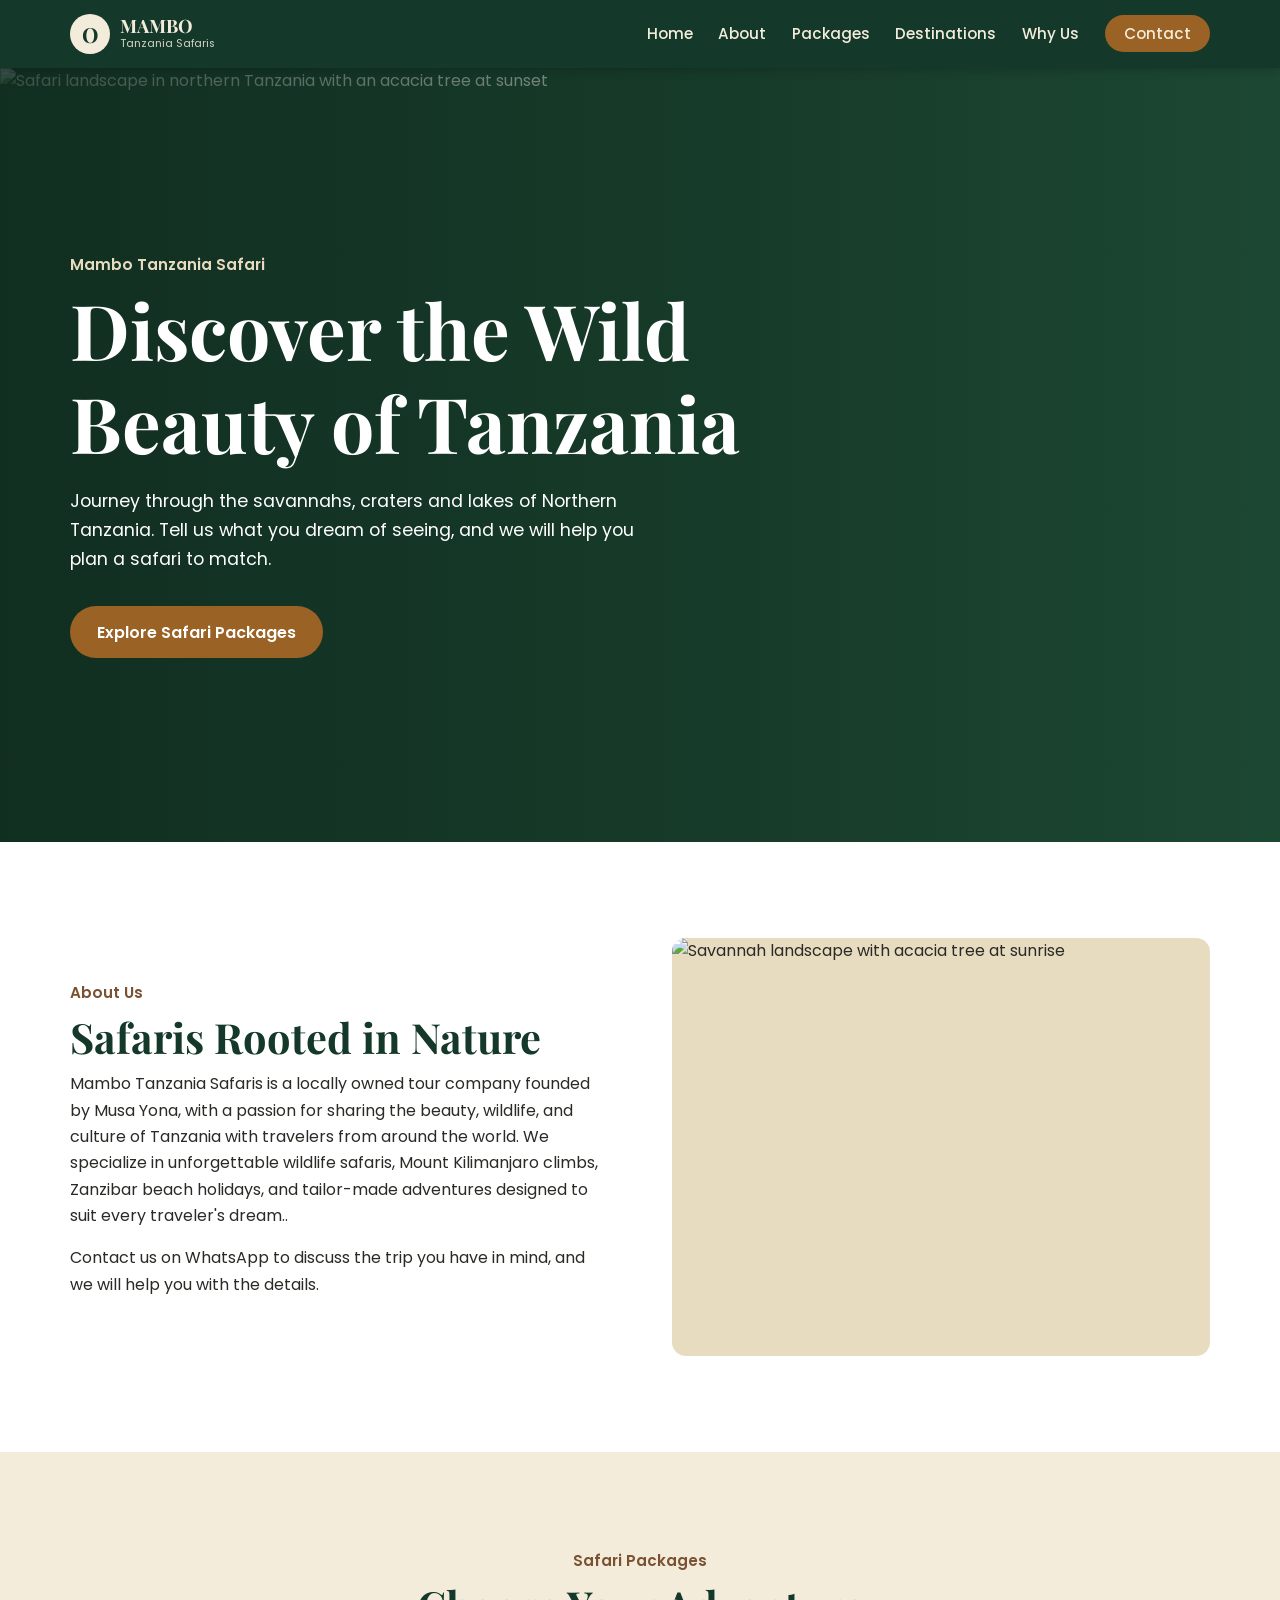
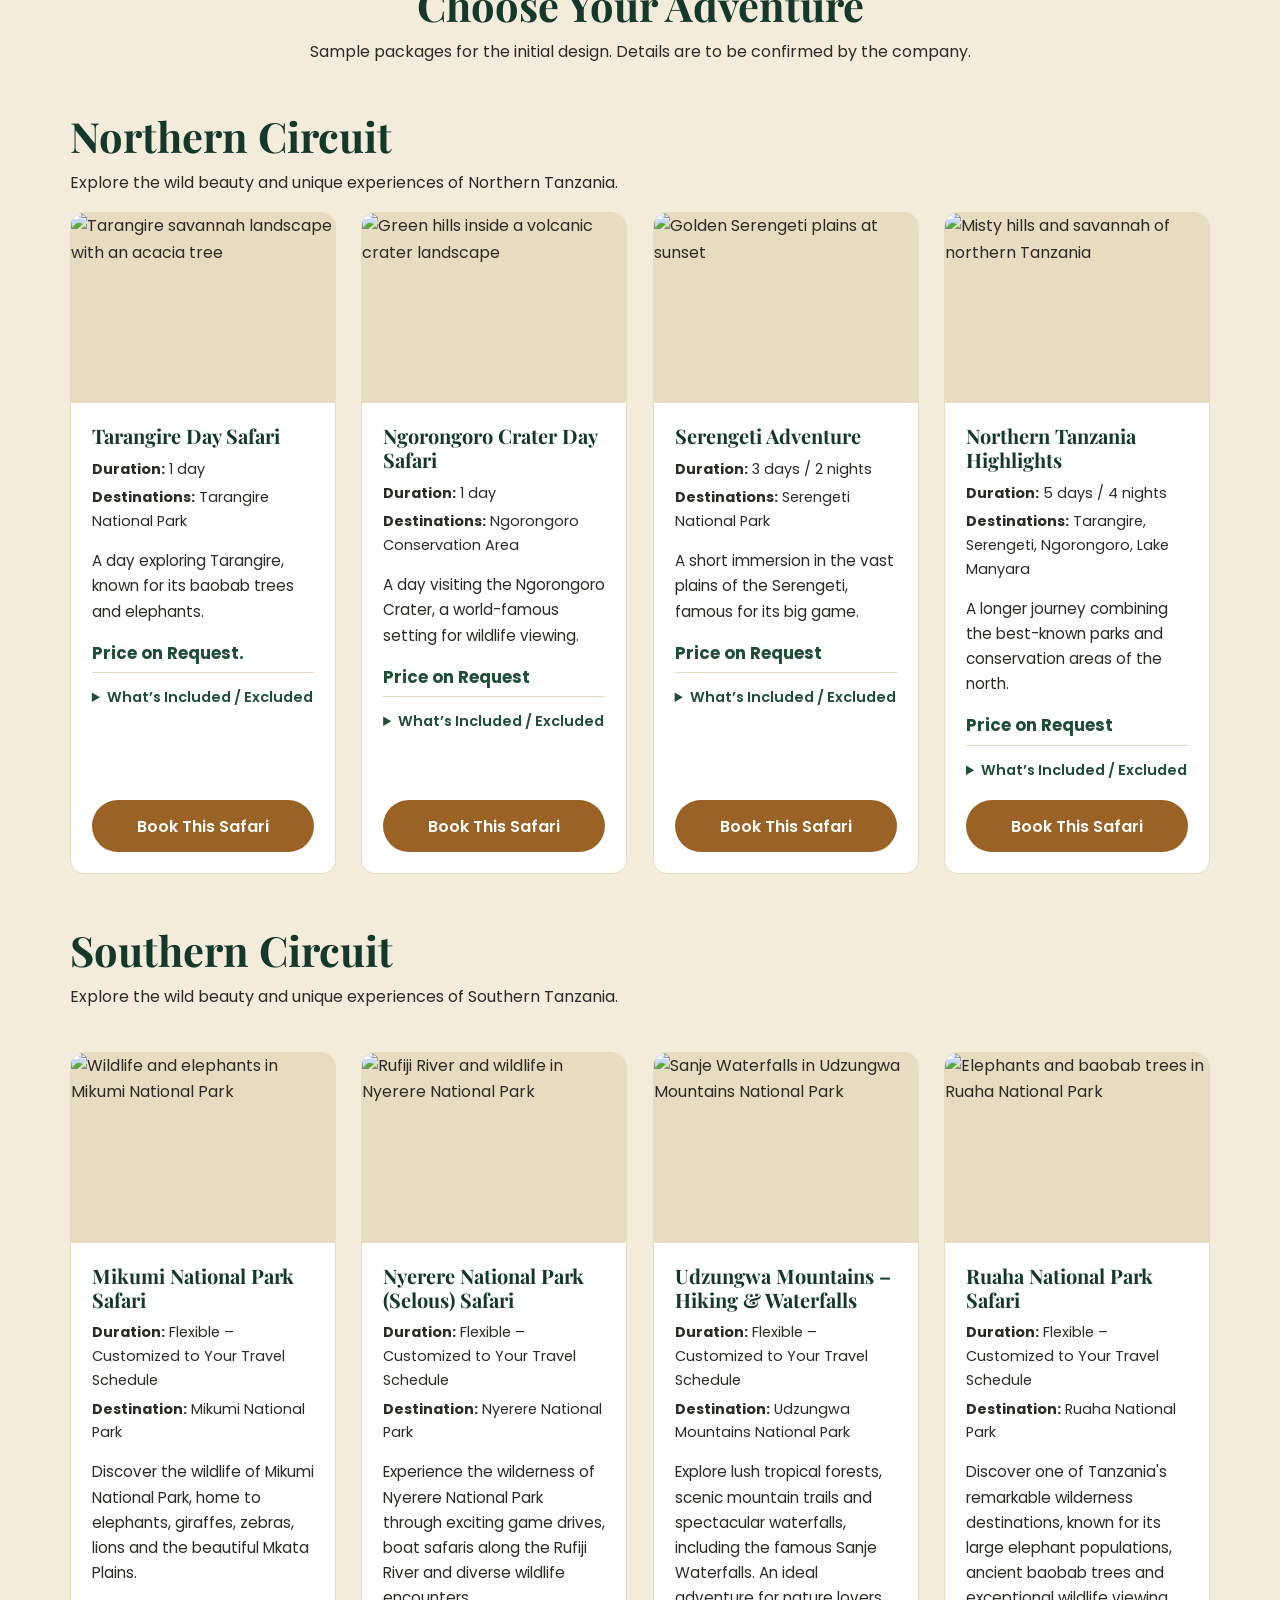
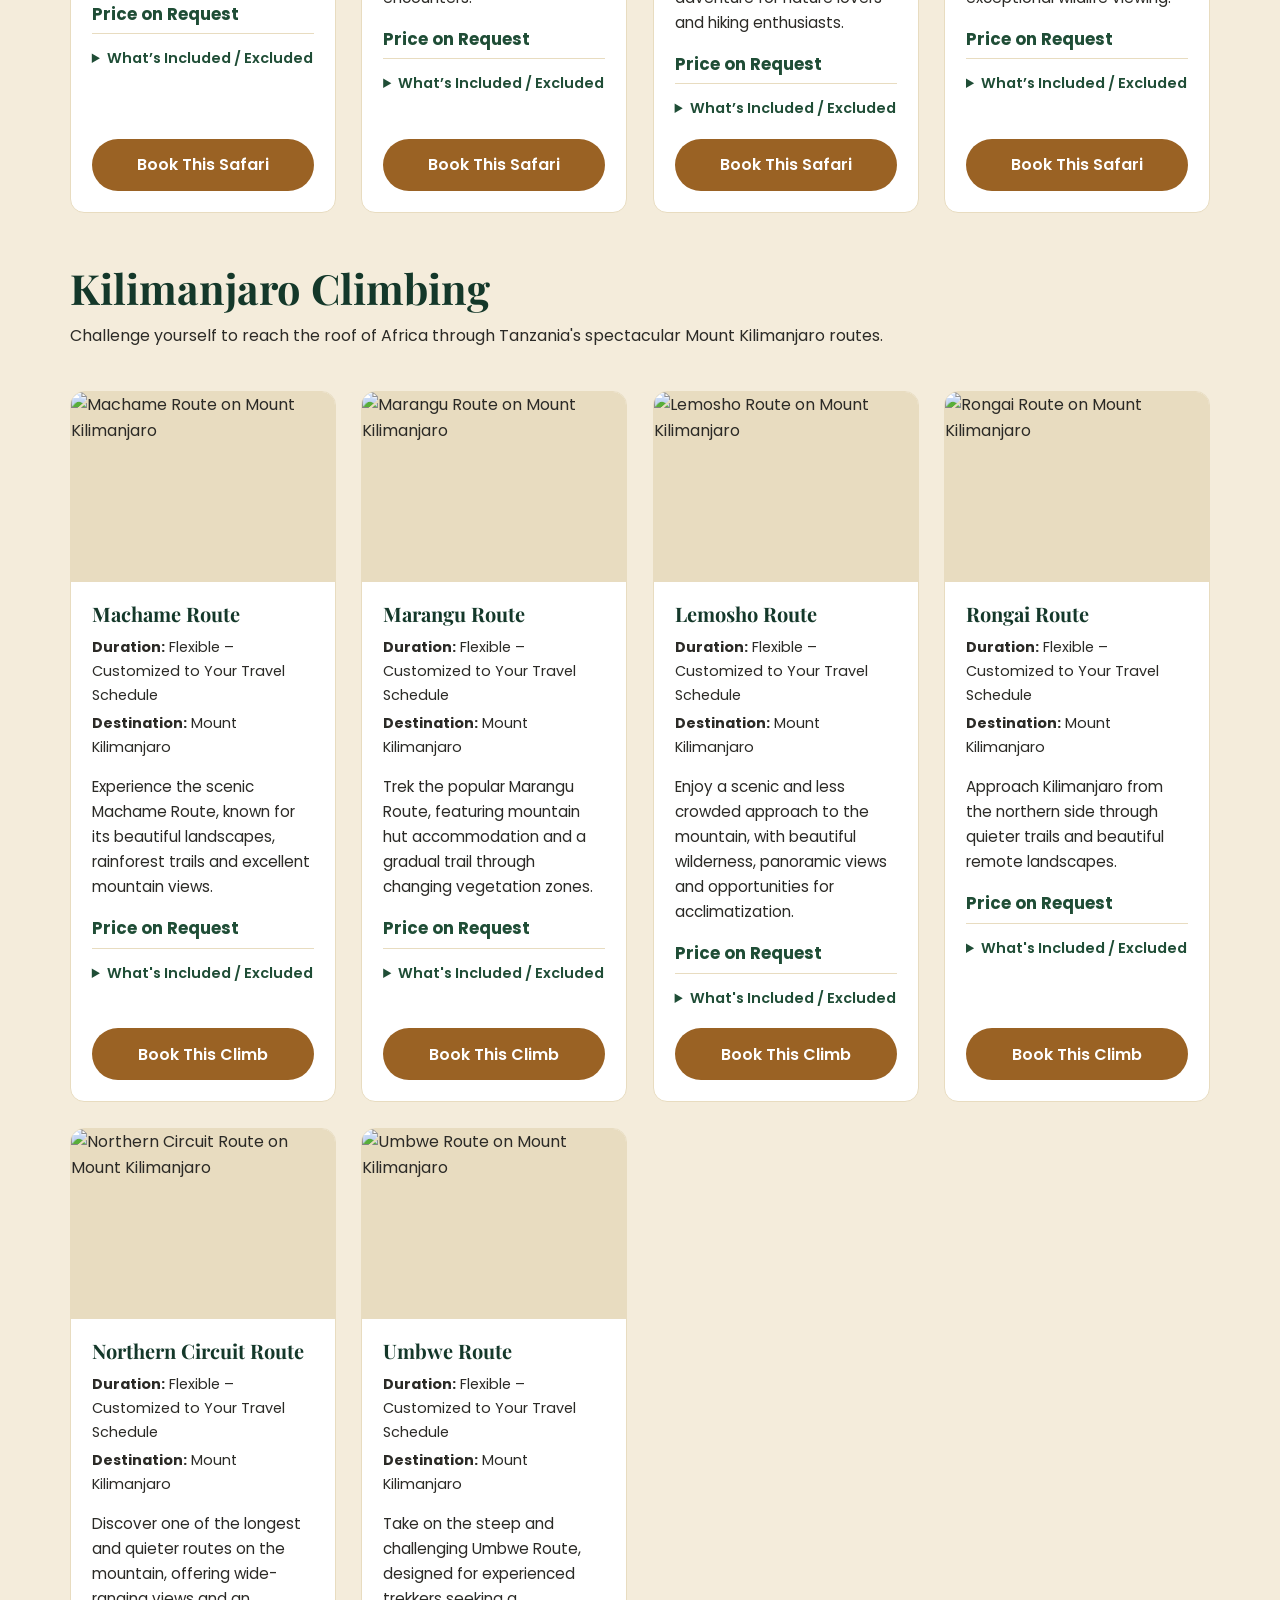
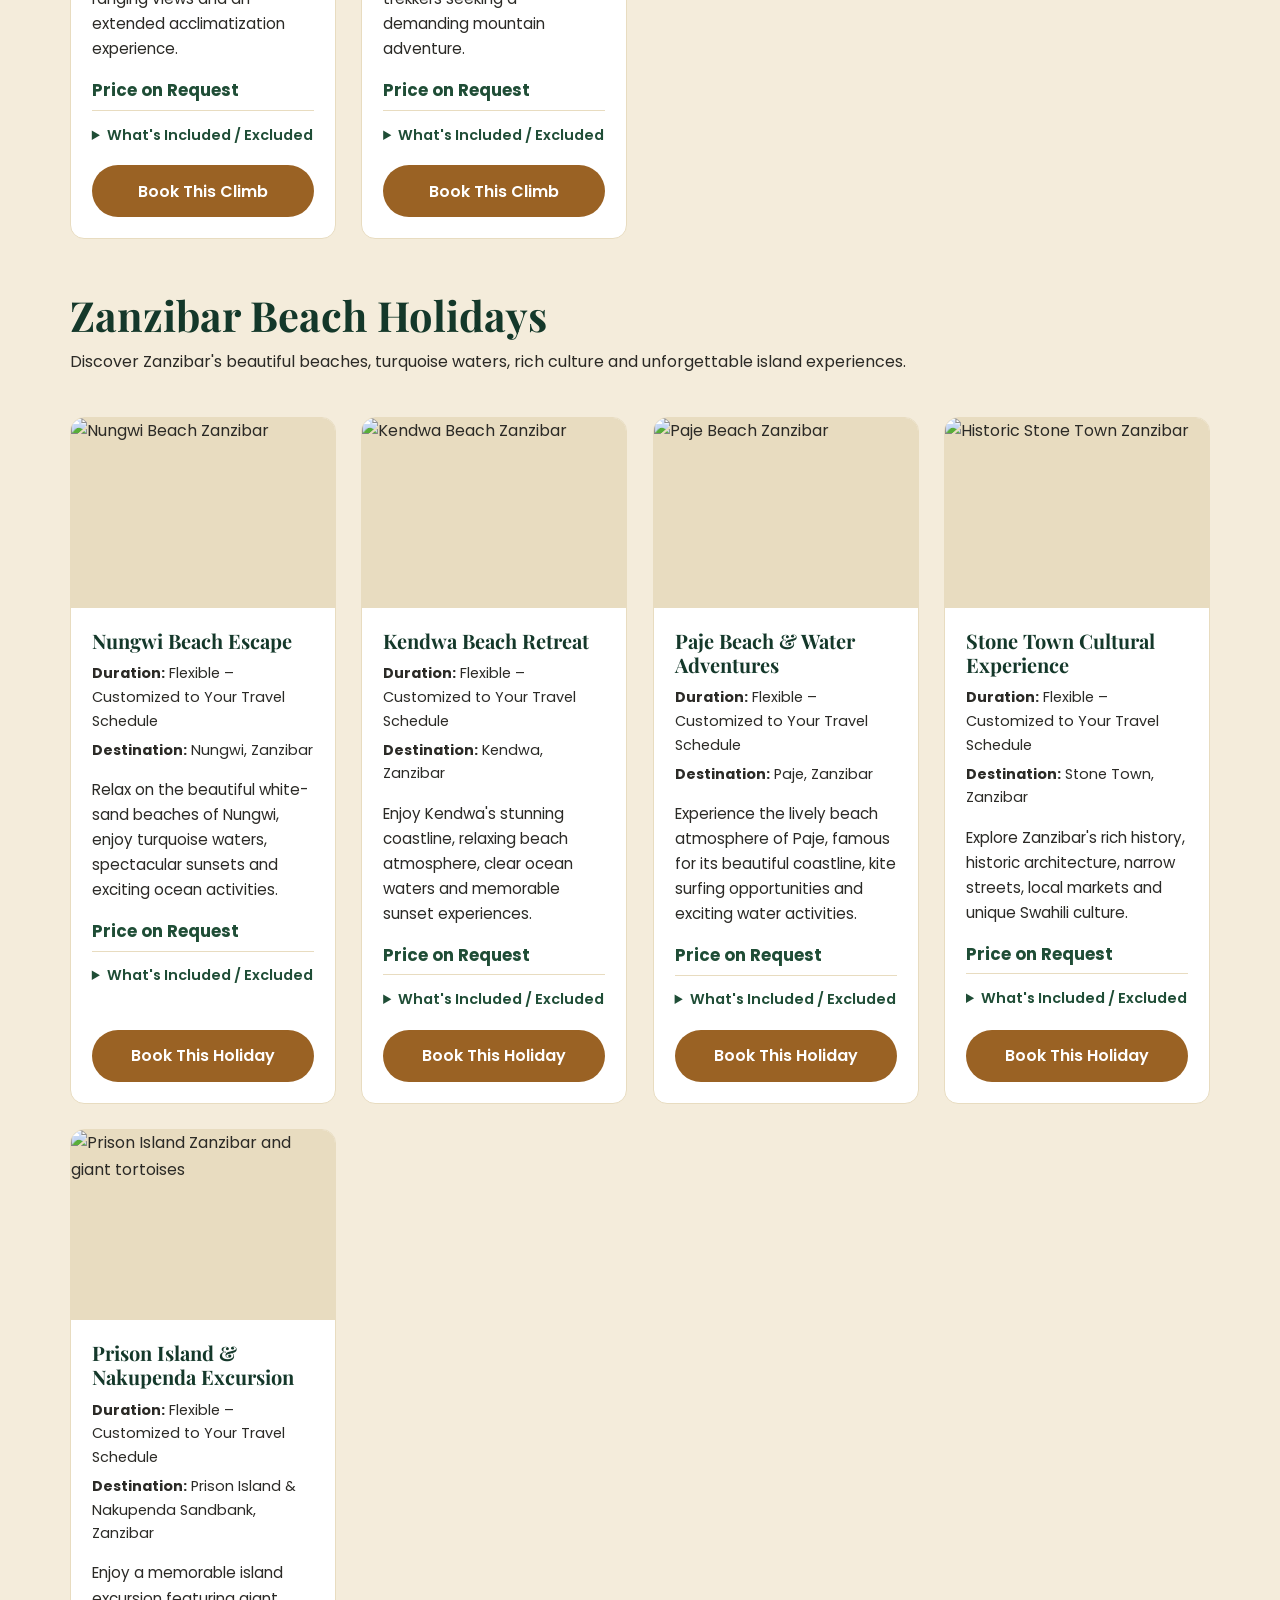
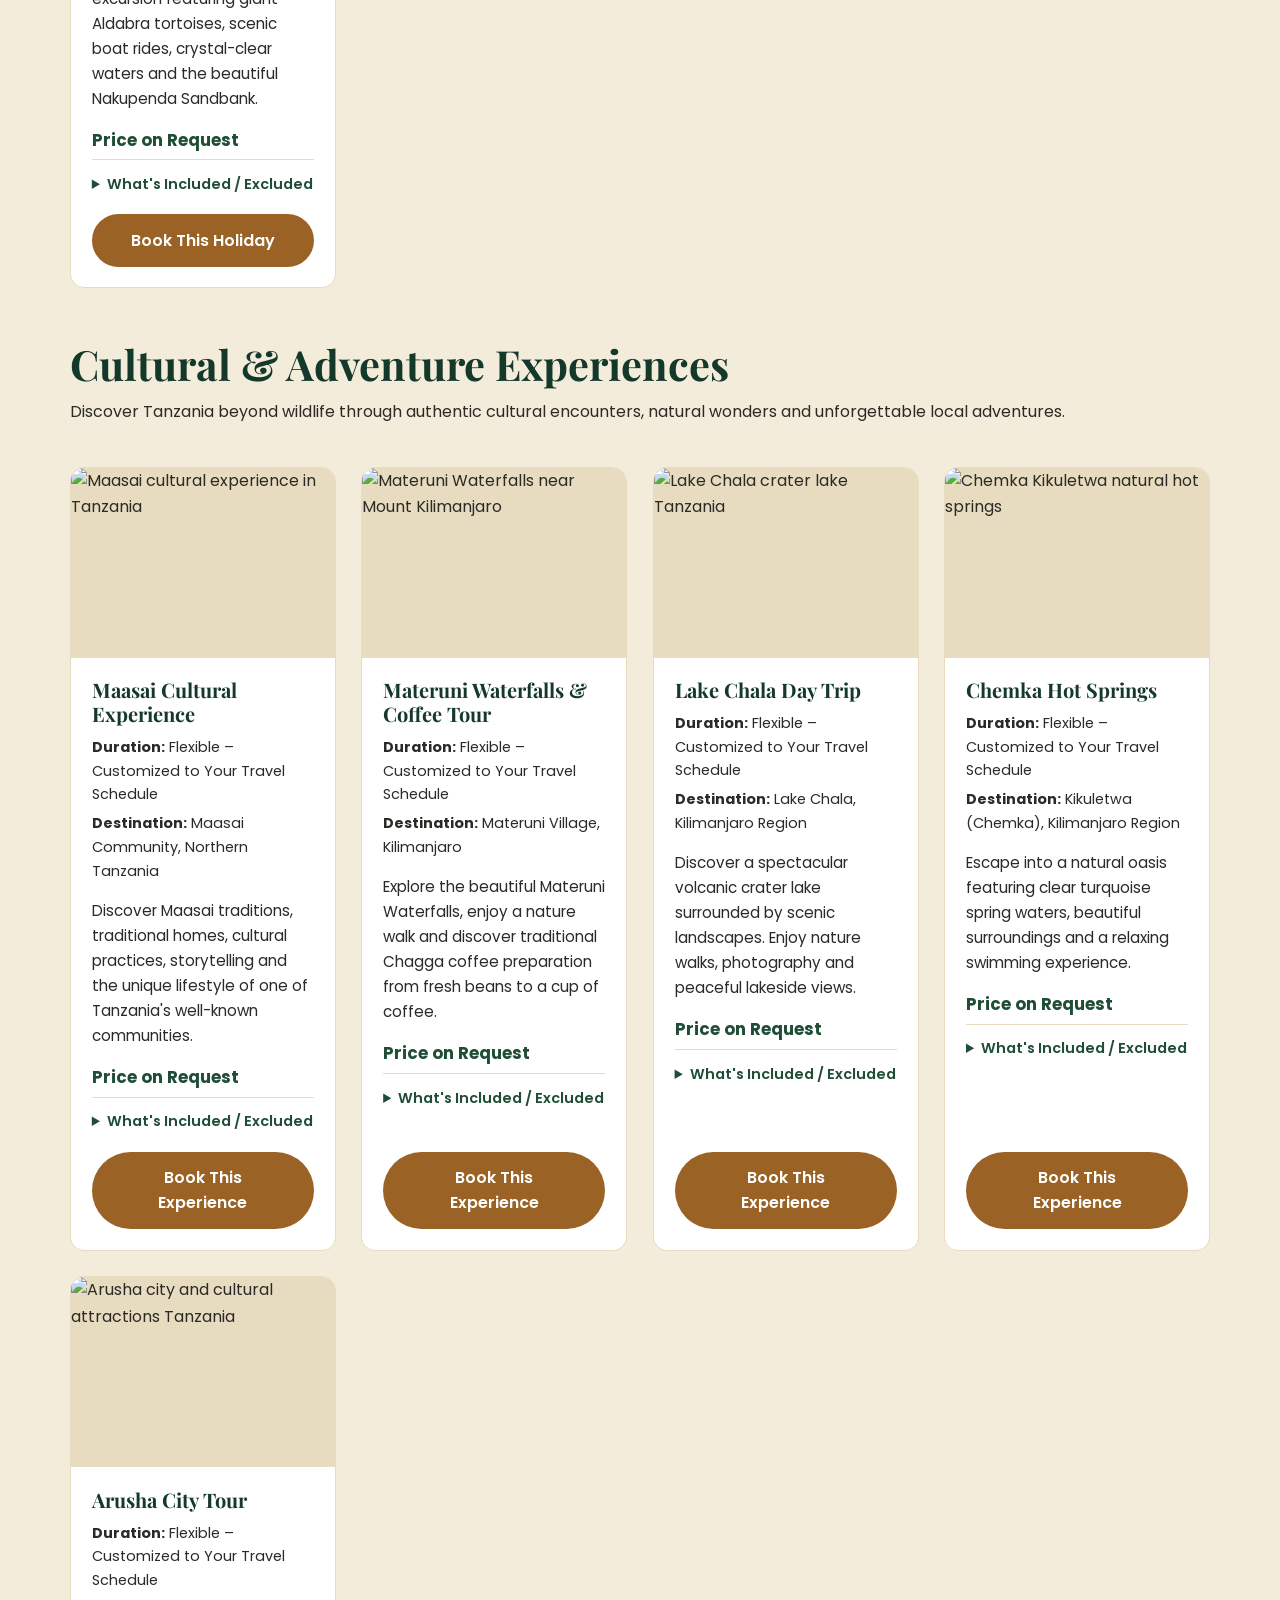
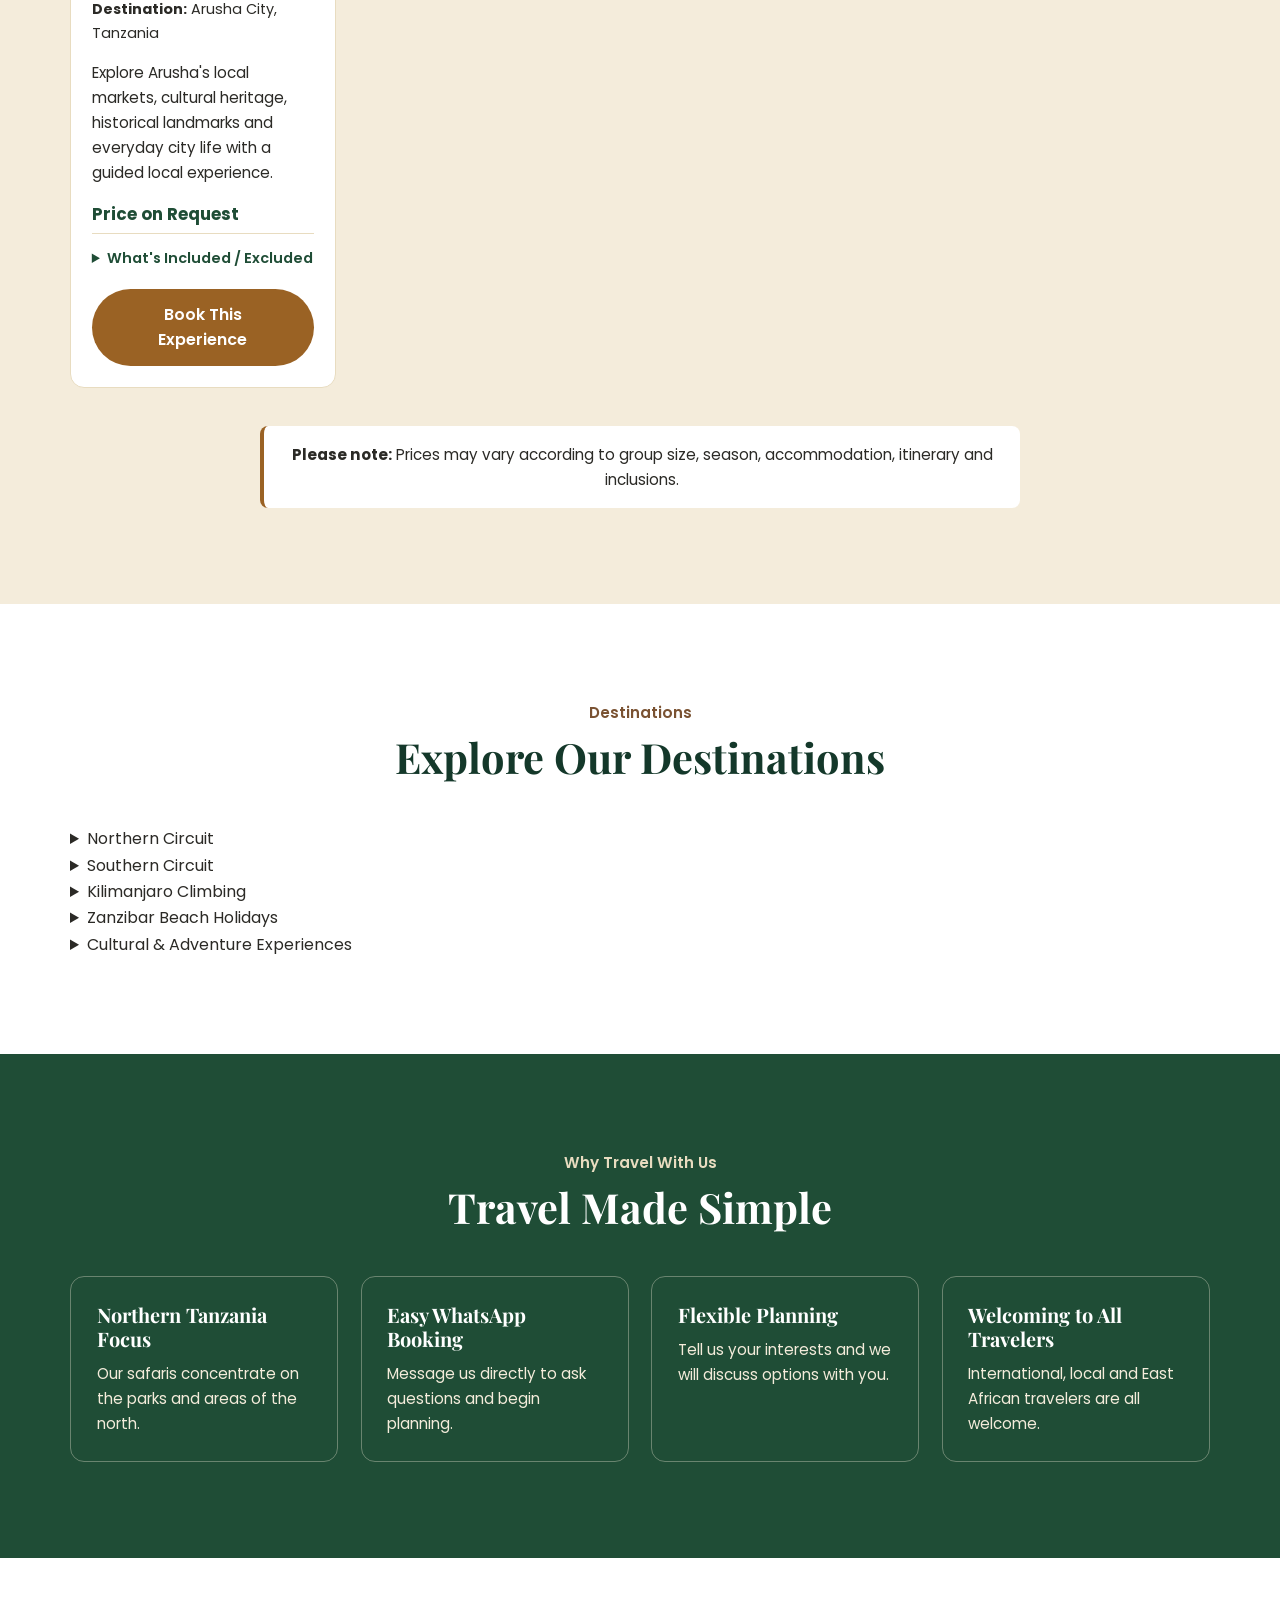
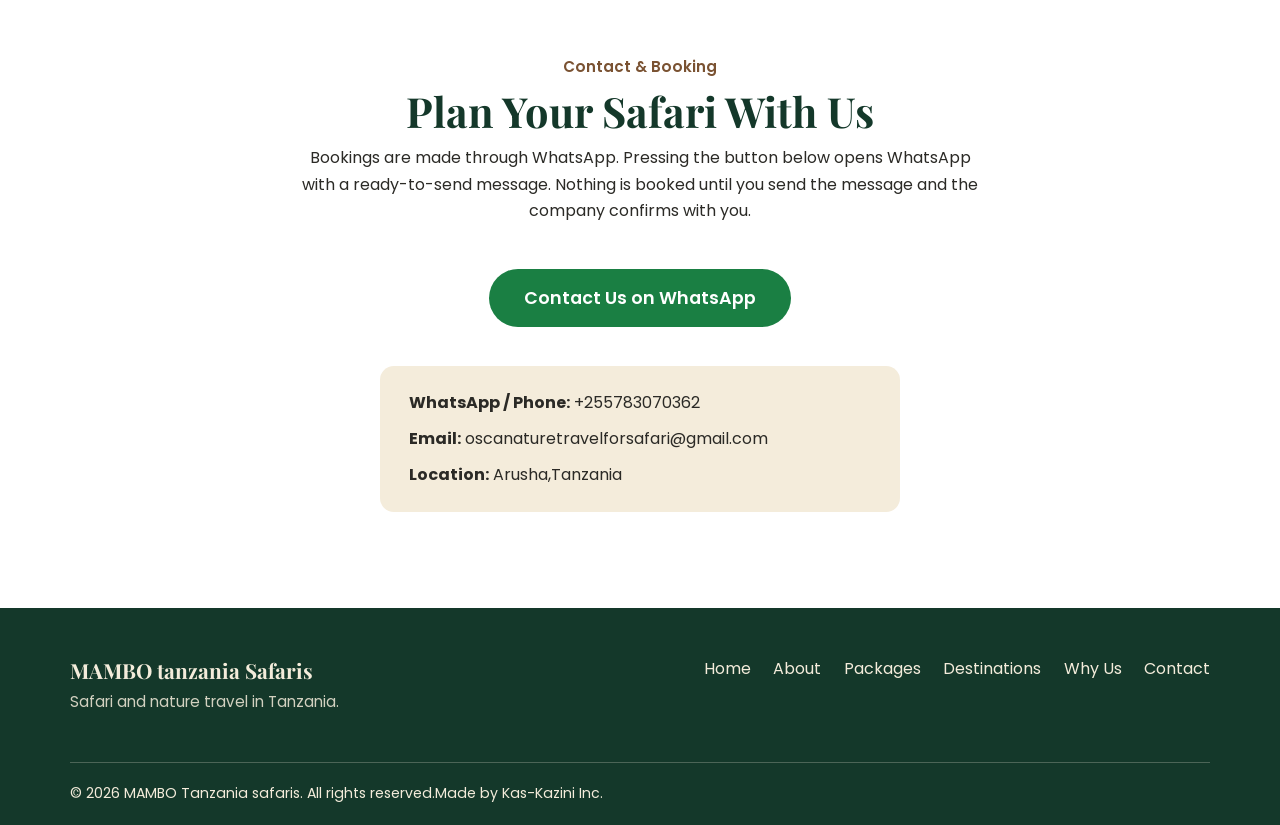
==== commit e745b6ac: "Update index.html" ====
--- a/index (2).html
+++ b/index (2).html
@@ -3,7 +3,7 @@
 <head>
   <meta charset="UTF-8">
   <meta name="viewport" content="width=device-width, initial-scale=1">
-  <title>OSCA Nature Travel for Safari | Northern Tanzania Safaris</title>
+  <title>Mambo Tanzania Safaris | Northern Tanzania Safaris</title>
   <meta name="description" content="OSCA Nature Travel for Safari – explore Tarangire, Serengeti, Ngorongoro and Lake Manyara. Book your Tanzania safari through WhatsApp.">
 
   <!-- Google Fonts (free). If you delete these three lines, the fallback fonts in styles.css are used. -->
@@ -33,9 +33,9 @@
   <!-- ===================== HEADER / NAVIGATION ===================== -->
   <header class="site-header" id="top">
     <div class="container nav-wrap">
-      <a href="#home" class="logo" aria-label="OSCA Nature Travel for Safari – home">
+      <a href="#home" class="logo" aria-label="MAMBO Tanzania Safaris – home">
         <span class="logo-mark" aria-hidden="true">O</span>
-        <span class="logo-text">OSCA <small>Nature Travel for Safari</small></span>
+        <span class="logo-text">MAMBO <small>Tanzania Safaris</small></span>
       </a>
 
       <button class="nav-toggle" id="navToggle" type="button" aria-label="Open menu" aria-expanded="false" aria-controls="siteNav">
@@ -63,7 +63,7 @@
       <img class="hero-img" src="images/hero.jpg" alt="Safari landscape in northern Tanzania with an acacia tree at sunset" fetchpriority="high">
       <div class="hero-overlay"></div>
       <div class="container hero-content">
-        <p class="eyebrow">OSCA Nature Travel for Safari</p>
+        <p class="eyebrow">Mambo Tanzania Safari</p>
         <h1 id="hero-title">Discover the Wild Beauty of Tanzania</h1>
         <p class="hero-text">
           Journey through the savannahs, craters and lakes of Northern Tanzania.
@@ -81,9 +81,7 @@
           <h2 id="about-title">Safaris Rooted in Nature</h2>
           <!-- EDIT: replace these paragraphs with the company's own story when ready. -->
           <p>
-            OSCA Nature Travel for Safari is a safari and nature travel company focused on
-            Northern Tanzania. We welcome international visitors as well as travelers from
-            Tanzania and East Africa who want to experience the country’s wildlife and landscapes.
+          Mambo Tanzania Safaris is a locally owned tour company founded by Musa Yona, with a passion for sharing the beauty, wildlife, and culture of Tanzania with travelers from around the world. We specialize in unforgettable wildlife safaris, Mount Kilimanjaro climbs, Zanzibar beach holidays, and tailor-made adventures designed to suit every traveler's dream..
           </p>
           <p>
             Contact us on WhatsApp to discuss the trip you have in mind, and we will help
@@ -712,8 +710,8 @@
   <footer class="site-footer">
     <div class="container footer-grid">
       <div>
-        <p class="footer-name">OSCA Nature Travel for Safari</p>
-        <p class="footer-sub">Safari and nature travel in Northern Tanzania.</p>
+        <p class="footer-name">MAMBO tanzania Safaris</p>
+        <p class="footer-sub">Safari and nature travel in Tanzania.</p>
       </div>
       <nav aria-label="Footer navigation">
         <ul class="footer-links">
@@ -728,7 +726,7 @@
     </div>
     <div class="container copyright">
       <!-- The year is filled in automatically by script.js. -->
-      <p>&copy; <span id="year">2026</span> OSCA Nature Travel for Safari. All rights reserved.Made by Kas-Kazini Inc.</p>
+      <p>&copy; <span id="year">2026</span> MAMBO Tanzania safaris. All rights reserved.Made by Kas-Kazini Inc.</p>
     </div>
   </footer>
 
